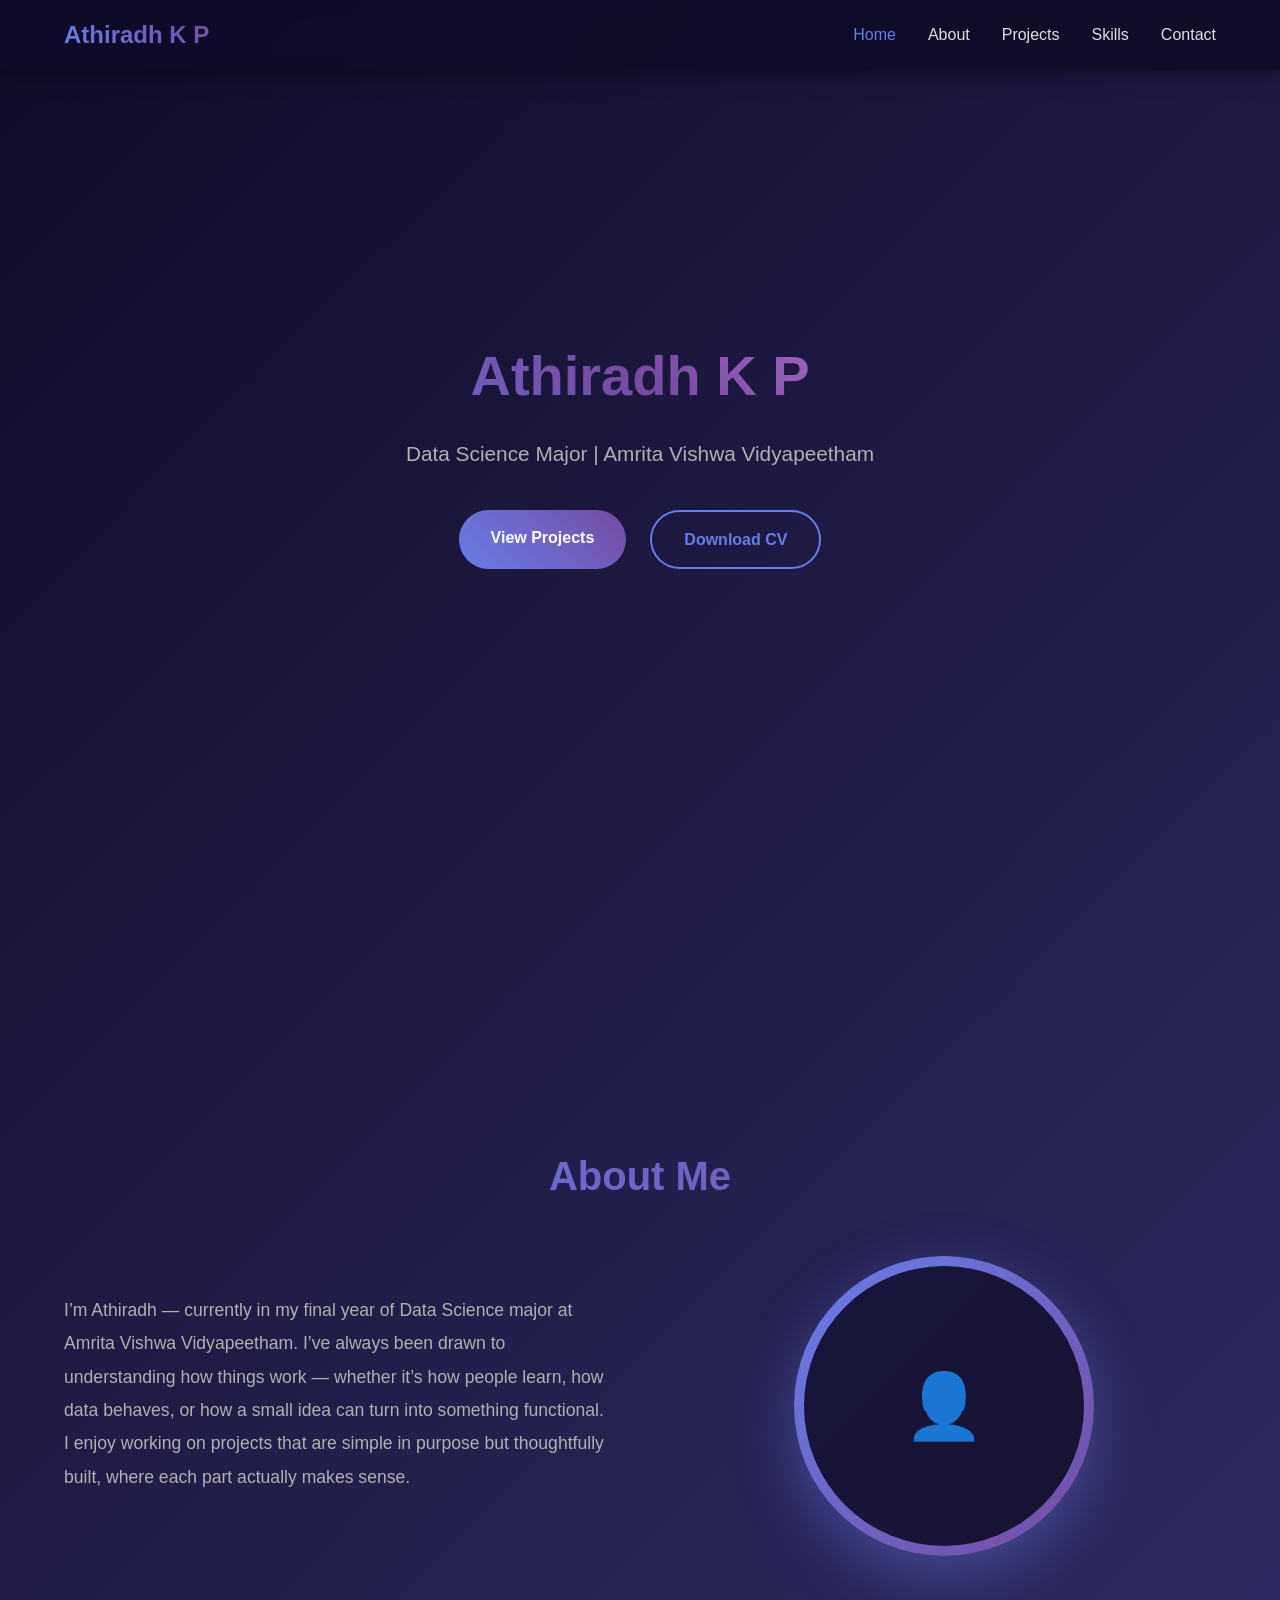
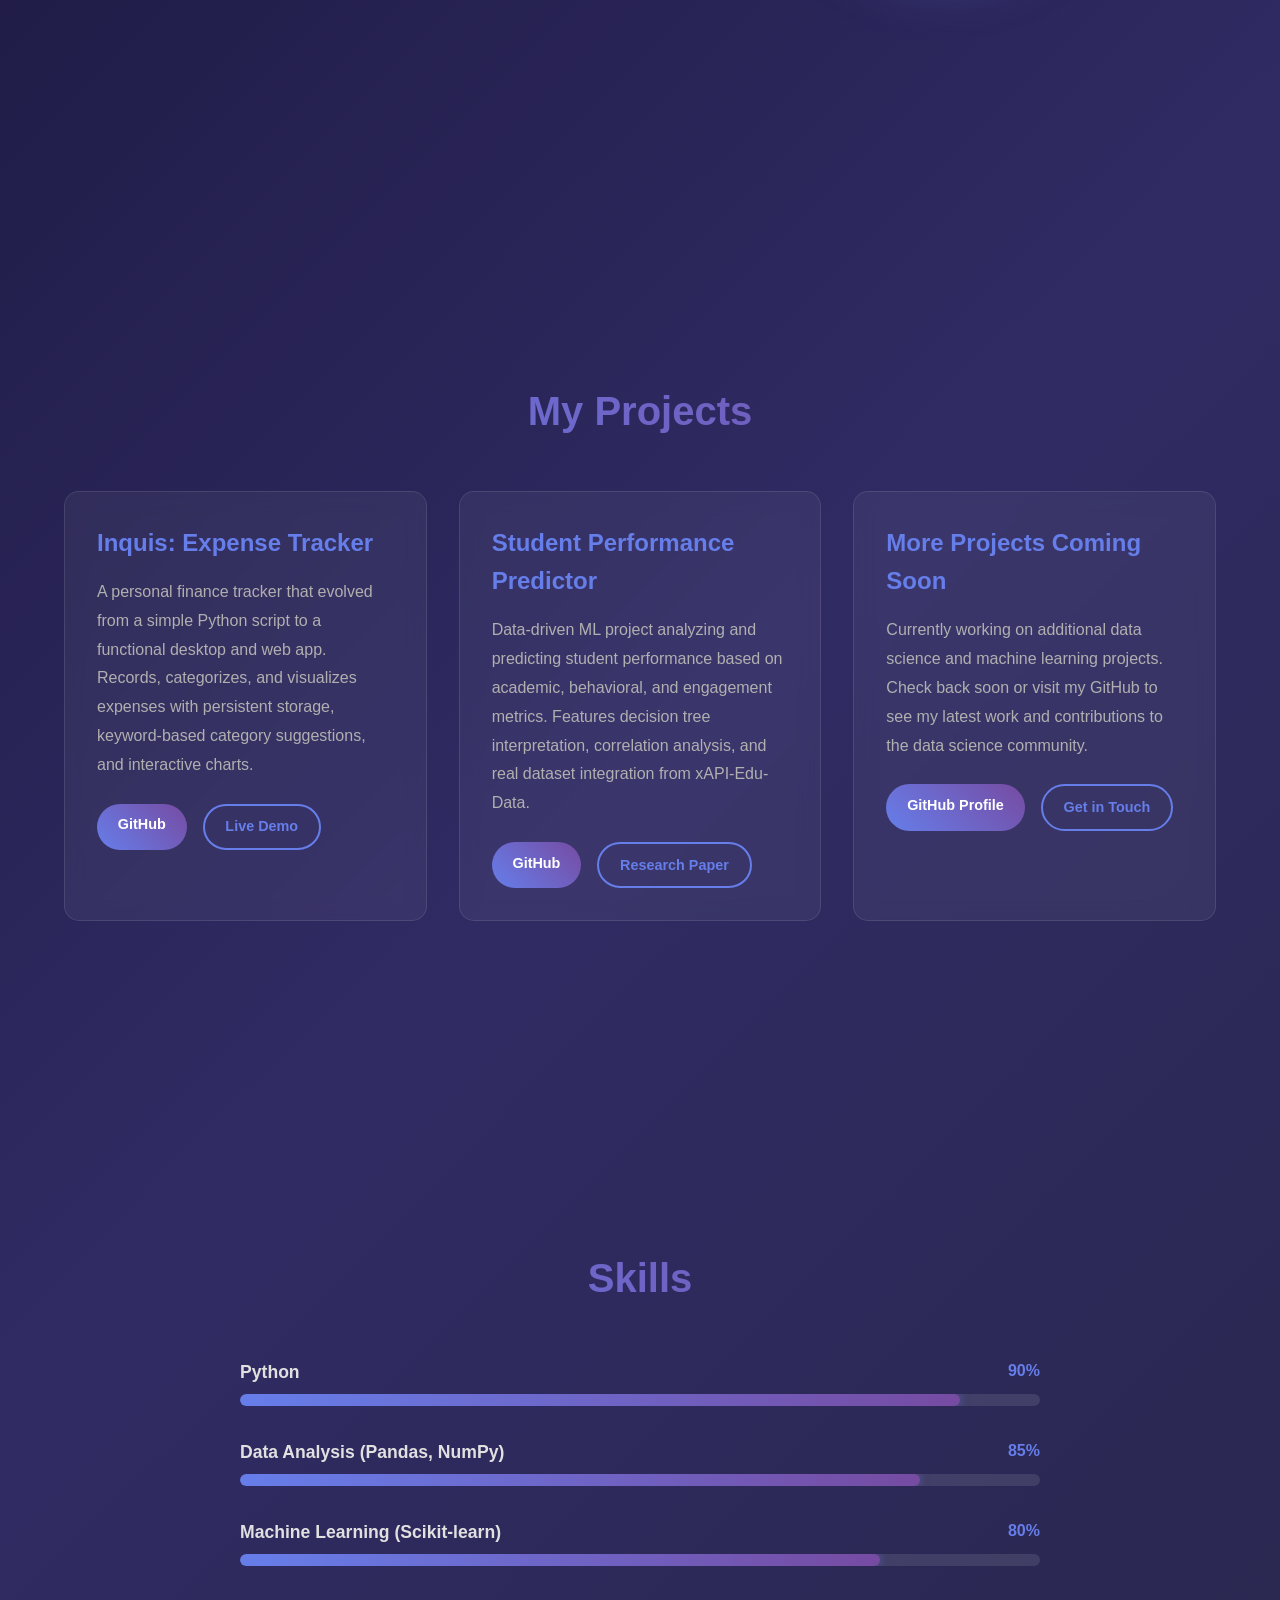
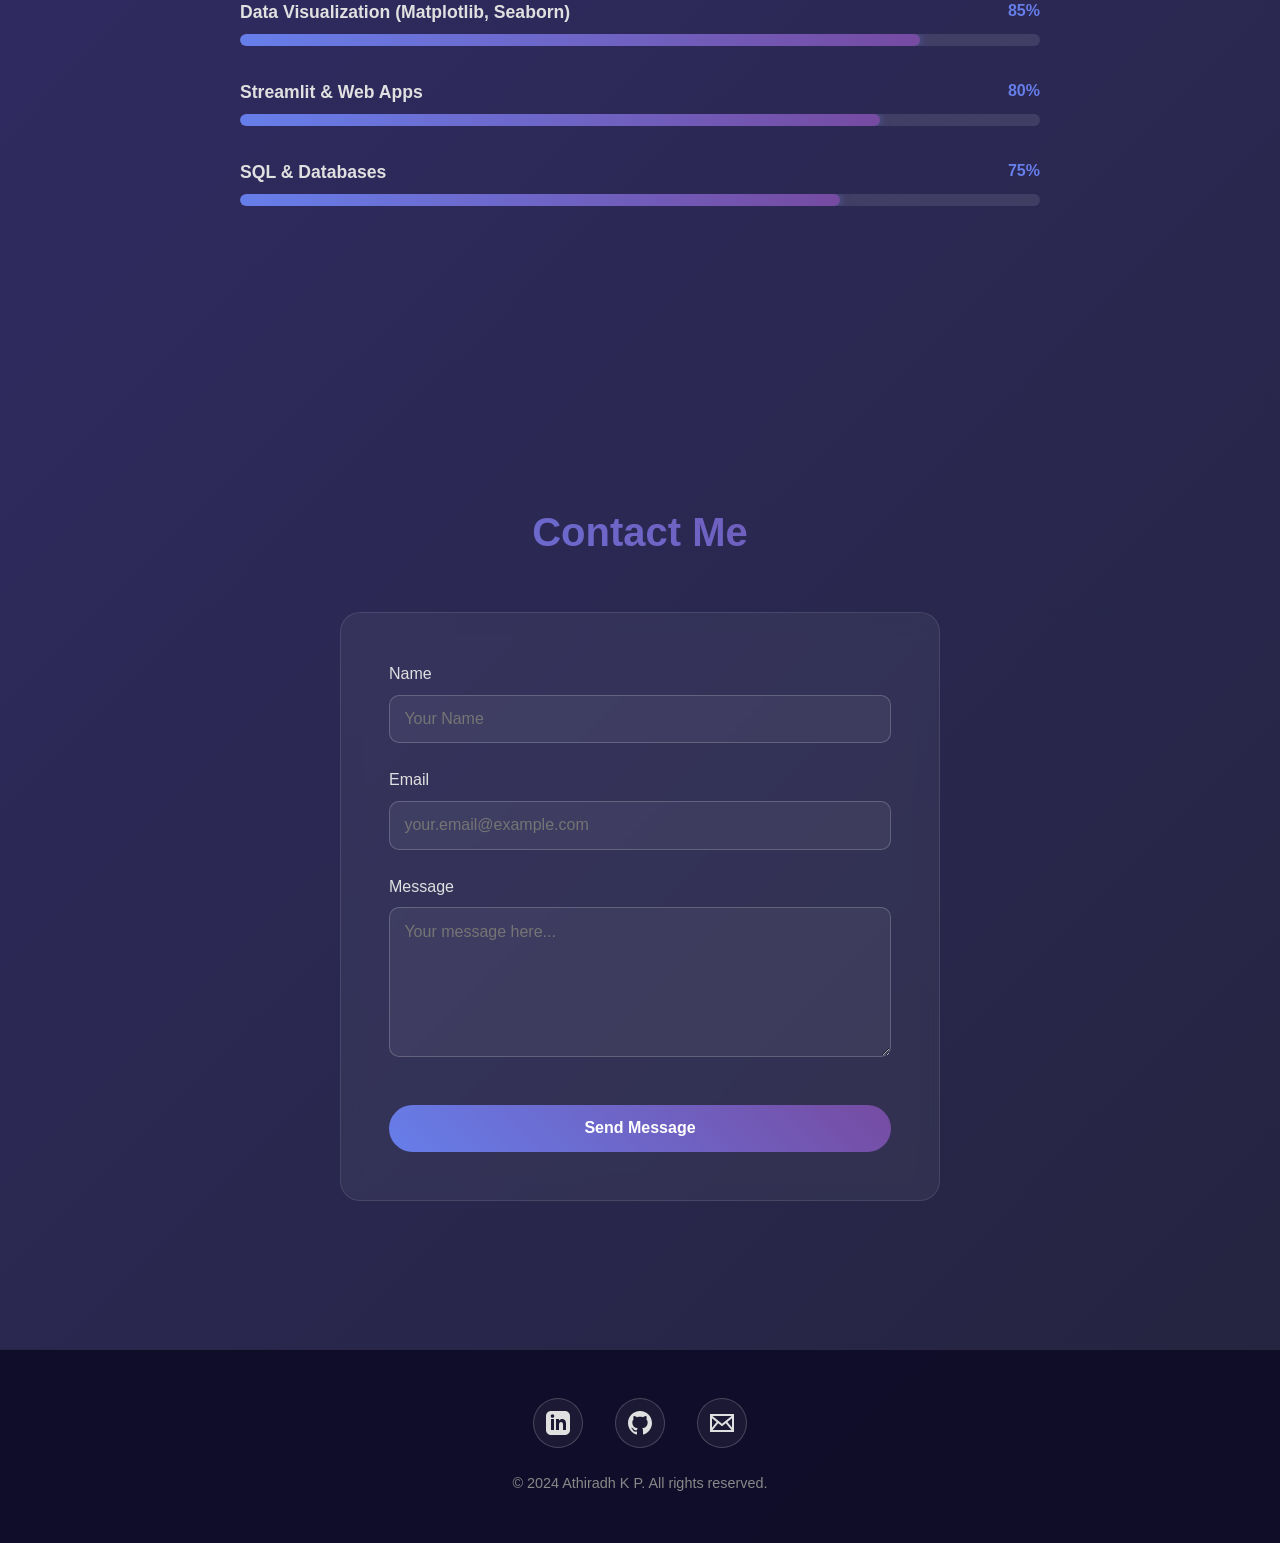
==== index.html @ 759fa2b3 "Personal Portfolio My personal portfolio website — built to showcase my projects, skills, and ongoin" ====
<!DOCTYPE html>
<html lang="en">
<head>
    <meta charset="UTF-8">
    <meta name="viewport" content="width=device-width, initial-scale=1.0">
    <title>Athiradh K P - Data Science Major | Portfolio</title>
    
    <!-- SEO Meta Tags -->
    <meta name="description" content="Portfolio of Athiradh K P -  Data Science major at Amrita Vishwa Vidyapeetham. Explore projects in Machine Learning, Data Analysis, and Python Development.">
    <meta name="keywords" content="Data Science, Machine Learning, Python, BCA, Streamlit, Data Analysis, Portfolio, Student Performance Prediction">
    <meta name="author" content="Athiradh K P">
    
    <!-- Open Graph / Facebook -->
    <meta property="og:type" content="website">
    <meta property="og:url" content="https://athiradhkp04.github.io/">
    <meta property="og:title" content="Athiradh K P - Data Science Major Portfolio">
    <meta property="og:description" content="Data Science major at Amrita Vishwa Vidyapeetham passionate about Machine Learning and Data Analysis.">
    <meta property="og:image" content="https://athiradhkp04.github.io/preview-image.jpg">
    
    <!-- Twitter -->
    <meta property="twitter:card" content="summary_large_image">
    <meta property="twitter:url" content="https://athiradhkp04.github.io/">
    <meta property="twitter:title" content="Athiradh K P - BCA Data Science Student Portfolio">
    <meta property="twitter:description" content="BCA Data Science student at Amrita Vishwa Vidyapeetham passionate about Machine Learning and Data Analysis.">
    <meta property="twitter:image" content="https://athiradhkp04.github.io/preview-image.jpg">
    
    <!-- LinkedIn -->
    <meta property="og:site_name" content="Athiradh K P Portfolio">
    
    <!-- Favicon -->
    <link rel="icon" type="image/png" href="data:image/svg+xml,<svg xmlns='http://www.w3.org/2000/svg' viewBox='0 0 100 100'><text y='.9em' font-size='90'>💼</text></svg>">
    
    <style>
        * {
            margin: 0;
            padding: 0;
            box-sizing: border-box;
        }

        html {
            scroll-behavior: smooth;
        }

        body {
            font-family: 'Segoe UI', Tahoma, Geneva, Verdana, sans-serif;
            background: linear-gradient(135deg, #0f0c29, #302b63, #24243e);
            color: #e0e0e0;
            line-height: 1.6;
        }

        /* Navbar */
        .navbar {
            position: fixed;
            top: 0;
            width: 100%;
            background: rgba(15, 12, 41, 0.95);
            backdrop-filter: blur(10px);
            padding: 1rem 5%;
            z-index: 1000;
            box-shadow: 0 2px 20px rgba(0, 0, 0, 0.5);
        }

        .nav-content {
            max-width: 1200px;
            margin: 0 auto;
            display: flex;
            justify-content: space-between;
            align-items: center;
        }

        .logo {
            font-size: 1.5rem;
            font-weight: bold;
            background: linear-gradient(45deg, #667eea, #764ba2);
            -webkit-background-clip: text;
            -webkit-text-fill-color: transparent;
        }

        .nav-links {
            display: flex;
            list-style: none;
            gap: 2rem;
        }

        .nav-links a {
            color: #e0e0e0;
            text-decoration: none;
            transition: color 0.3s;
            font-weight: 500;
        }

        .nav-links a:hover {
            color: #667eea;
        }

        /* Sections */
        section {
            min-height: 100vh;
            padding: 100px 5%;
            display: flex;
            align-items: center;
            justify-content: center;
        }

        .container {
            max-width: 1200px;
            width: 100%;
        }

        h2 {
            font-size: 2.5rem;
            margin-bottom: 2rem;
            text-align: center;
            background: linear-gradient(45deg, #667eea, #764ba2);
            -webkit-background-clip: text;
            -webkit-text-fill-color: transparent;
        }

        /* Home Section */
        #home {
            text-align: center;
        }

        .hero-content {
            opacity: 0;
            animation: fadeIn 1.5s ease-in forwards;
        }

        @keyframes fadeIn {
            to {
                opacity: 1;
            }
        }

        .hero-content h1 {
            font-size: 3.5rem;
            margin-bottom: 1rem;
            background: linear-gradient(45deg, #667eea, #764ba2, #f093fb);
            -webkit-background-clip: text;
            -webkit-text-fill-color: transparent;
        }

        .hero-tagline {
            font-size: 1.3rem;
            color: #b0b0b0;
            margin-bottom: 2.5rem;
        }

        .hero-buttons {
            display: flex;
            gap: 1.5rem;
            justify-content: center;
            flex-wrap: wrap;
        }

        .btn {
            padding: 0.9rem 2rem;
            border: none;
            border-radius: 50px;
            font-size: 1rem;
            font-weight: 600;
            cursor: pointer;
            transition: all 0.3s ease;
            text-decoration: none;
            display: inline-block;
        }

        .btn-primary {
            background: linear-gradient(45deg, #667eea, #764ba2);
            color: white;
        }

        .btn-primary:hover {
            transform: translateY(-3px);
            box-shadow: 0 10px 25px rgba(102, 126, 234, 0.4);
        }

        .btn-secondary {
            background: transparent;
            color: #667eea;
            border: 2px solid #667eea;
        }

        .btn-secondary:hover {
            background: #667eea;
            color: white;
            transform: translateY(-3px);
            box-shadow: 0 10px 25px rgba(102, 126, 234, 0.3);
        }

        /* Projects Section */
        .projects-grid {
            display: grid;
            grid-template-columns: repeat(auto-fit, minmax(300px, 1fr));
            gap: 2rem;
            margin-top: 3rem;
        }

        .project-card {
            background: rgba(255, 255, 255, 0.05);
            backdrop-filter: blur(10px);
            border-radius: 15px;
            padding: 2rem;
            border: 1px solid rgba(255, 255, 255, 0.1);
            transition: all 0.4s ease;
        }

        .project-card:hover {
            transform: translateY(-10px);
            box-shadow: 0 15px 40px rgba(102, 126, 234, 0.3);
            border-color: rgba(102, 126, 234, 0.5);
        }

        .project-card h3 {
            font-size: 1.5rem;
            margin-bottom: 1rem;
            color: #667eea;
        }

        .project-card p {
            color: #b0b0b0;
            margin-bottom: 1.5rem;
            line-height: 1.8;
        }

        .project-buttons {
            display: flex;
            gap: 1rem;
        }

        .btn-small {
            padding: 0.6rem 1.3rem;
            font-size: 0.9rem;
        }

        /* Skills Section */
        .skills-container {
            max-width: 800px;
            margin: 3rem auto;
        }

        .skill-item {
            margin-bottom: 2rem;
        }

        .skill-header {
            display: flex;
            justify-content: space-between;
            margin-bottom: 0.5rem;
        }

        .skill-name {
            font-size: 1.1rem;
            color: #e0e0e0;
            font-weight: 600;
        }

        .skill-percentage {
            color: #667eea;
            font-weight: 600;
        }

        .skill-bar {
            width: 100%;
            height: 12px;
            background: rgba(255, 255, 255, 0.1);
            border-radius: 10px;
            overflow: hidden;
            position: relative;
        }

        .skill-progress {
            height: 100%;
            background: linear-gradient(90deg, #667eea, #764ba2);
            border-radius: 10px;
            width: 0;
            transition: width 1.5s ease-out;
            box-shadow: 0 0 10px rgba(102, 126, 234, 0.5);
        }

        .skill-item.visible .skill-progress {
            animation: pulse 2s ease-in-out infinite;
        }

        @keyframes pulse {
            0%, 100% {
                box-shadow: 0 0 10px rgba(102, 126, 234, 0.5);
            }
            50% {
                box-shadow: 0 0 20px rgba(102, 126, 234, 0.8);
            }
        }

        /* About Section */
        .about-content {
            display: grid;
            grid-template-columns: 1fr 1fr;
            gap: 4rem;
            align-items: center;
            margin-top: 3rem;
        }

        .about-text {
            text-align: left;
        }

        .about-text p {
            color: #b0b0b0;
            font-size: 1.1rem;
            line-height: 1.9;
            margin-bottom: 1.5rem;
        }

        .about-image {
            display: flex;
            justify-content: center;
            align-items: center;
        }

        .profile-photo {
            width: 300px;
            height: 300px;
            border-radius: 50%;
            background: linear-gradient(135deg, #667eea, #764ba2);
            display: flex;
            align-items: center;
            justify-content: center;
            box-shadow: 0 20px 60px rgba(102, 126, 234, 0.4);
            position: relative;
            overflow: hidden;
        }

        .profile-photo::before {
            content: '';
            position: absolute;
            width: 280px;
            height: 280px;
            border-radius: 50%;
            background: rgba(15, 12, 41, 0.9);
            display: flex;
            align-items: center;
            justify-content: center;
        }

        .profile-placeholder {
            position: relative;
            z-index: 1;
            font-size: 4rem;
            color: #667eea;
        }

        /* Contact Section */
        .contact-form {
            max-width: 600px;
            margin: 3rem auto;
            background: rgba(255, 255, 255, 0.05);
            backdrop-filter: blur(10px);
            padding: 3rem;
            border-radius: 20px;
            border: 1px solid rgba(255, 255, 255, 0.1);
        }

        .form-group {
            margin-bottom: 1.5rem;
        }

        .form-group label {
            display: block;
            margin-bottom: 0.5rem;
            color: #e0e0e0;
            font-weight: 500;
        }

        .form-group input,
        .form-group textarea {
            width: 100%;
            padding: 0.9rem;
            background: rgba(255, 255, 255, 0.05);
            border: 1px solid rgba(255, 255, 255, 0.2);
            border-radius: 10px;
            color: #e0e0e0;
            font-size: 1rem;
            font-family: inherit;
            transition: all 0.3s ease;
        }

        .form-group input:focus,
        .form-group textarea:focus {
            outline: none;
            border-color: #667eea;
            box-shadow: 0 0 15px rgba(102, 126, 234, 0.3);
            background: rgba(255, 255, 255, 0.08);
        }

        .form-group textarea {
            resize: vertical;
            min-height: 150px;
        }

        .submit-btn {
            width: 100%;
            margin-top: 1rem;
        }

        /* Footer */
        footer {
            background: rgba(15, 12, 41, 0.95);
            padding: 3rem 5%;
            text-align: center;
            border-top: 1px solid rgba(255, 255, 255, 0.1);
        }

        .footer-content {
            max-width: 1200px;
            margin: 0 auto;
        }

        .social-links {
            display: flex;
            justify-content: center;
            gap: 2rem;
            margin-bottom: 1.5rem;
        }

        .social-icon {
            width: 50px;
            height: 50px;
            background: rgba(255, 255, 255, 0.05);
            border: 1px solid rgba(255, 255, 255, 0.2);
            border-radius: 50%;
            display: flex;
            align-items: center;
            justify-content: center;
            color: #e0e0e0;
            font-size: 1.5rem;
            text-decoration: none;
            transition: all 0.3s ease;
        }

        .social-icon:hover {
            background: linear-gradient(45deg, #667eea, #764ba2);
            transform: translateY(-5px);
            box-shadow: 0 10px 25px rgba(102, 126, 234, 0.4);
            border-color: transparent;
        }

        .copyright {
            color: #888;
            font-size: 0.9rem;
            margin-top: 1rem;
        }

        /* Responsive */
        @media (max-width: 768px) {
            .nav-links {
                gap: 1rem;
                font-size: 0.9rem;
            }

            h2 {
                font-size: 2rem;
            }

            section {
                padding: 80px 5%;
            }

            .hero-content h1 {
                font-size: 2.5rem;
            }

            .hero-tagline {
                font-size: 1.1rem;
            }

            .hero-buttons {
                gap: 1rem;
            }

            .btn {
                padding: 0.8rem 1.5rem;
                font-size: 0.95rem;
            }

            .projects-grid {
                grid-template-columns: 1fr;
            }

            .about-content {
                grid-template-columns: 1fr;
                gap: 2rem;
            }

            .about-text {
                text-align: center;
            }

            .profile-photo {
                width: 250px;
                height: 250px;
            }

            .profile-photo::before {
                width: 230px;
                height: 230px;
            }

            .profile-placeholder {
                font-size: 3rem;
            }

            .social-links {
                gap: 1.5rem;
            }

            .social-icon {
                width: 45px;
                height: 45px;
                font-size: 1.3rem;
            }
        }
    </style>
</head>
<body>
    <!-- Fixed Navbar -->
    <nav class="navbar">
        <div class="nav-content">
            <div class="logo">Athiradh K P</div>
            <ul class="nav-links">
                <li><a href="#home">Home</a></li>
                <li><a href="#about">About</a></li>
                <li><a href="#projects">Projects</a></li>
                <li><a href="#skills">Skills</a></li>
                <li><a href="#contact">Contact</a></li>
            </ul>
        </div>
    </nav>

    <!-- Home Section -->
    <section id="home">
        <div class="container">
            <div class="hero-content">
                <h1>Athiradh K P</h1>
                <p class="hero-tagline">Data Science Major | Amrita Vishwa Vidyapeetham</p>
                <div class="hero-buttons">
                    <a href="#projects" class="btn btn-primary">View Projects</a>
                    <a href="#" class="btn btn-secondary">Download CV</a>
                </div>
            </div>
        </div>
    </section>

    <!-- About Section -->
    <section id="about">
        <div class="container">
            <h2>About Me</h2>
            <div class="about-content">
                <div class="about-text">
                    <p>
                        I’m Athiradh — currently in my final year of Data Science major at Amrita Vishwa Vidyapeetham. I’ve always been drawn to understanding how things work — whether it’s how people learn, how data behaves, or how a small idea can turn into something functional. I enjoy working on projects that are simple in purpose but thoughtfully built, where each part actually makes sense.                   </p>
 
                </div>
                <div class="about-image">
                    <div class="profile-photo">
                        <div class="profile-placeholder">👤</div>
                    </div>
                </div>
            </div>
        </div>
    </section>

    <!-- Projects Section -->
    <section id="projects">
        <div class="container">
            <h2>My Projects</h2>
            <div class="projects-grid">
                <div class="project-card">
                    <h3>Inquis: Expense Tracker</h3>
                    <p>A personal finance tracker that evolved from a simple Python script to a functional desktop and web app. Records, categorizes, and visualizes expenses with persistent storage, keyword-based category suggestions, and interactive charts.</p>
                    <div class="project-buttons">
                        <a href="https://github.com/Athiradhkp04/Inquis_Expense" target="_blank" class="btn btn-primary btn-small">GitHub</a>
                        <a href="#" class="btn btn-secondary btn-small">Live Demo</a>
                    </div>
                </div>
                <div class="project-card">
                    <h3>Student Performance Predictor</h3>
                    <p>Data-driven ML project analyzing and predicting student performance based on academic, behavioral, and engagement metrics. Features decision tree interpretation, correlation analysis, and real dataset integration from xAPI-Edu-Data.</p>
                    <div class="project-buttons">
                        <a href="https://github.com/Athiradhkp04/student-performance-predictor" target="_blank" class="btn btn-primary btn-small">GitHub</a>
                        <a href="#" class="btn btn-secondary btn-small">Research Paper</a>
                    </div>
                </div>
                <div class="project-card">
                    <h3>More Projects Coming Soon</h3>
                    <p>Currently working on additional data science and machine learning projects. Check back soon or visit my GitHub to see my latest work and contributions to the data science community.</p>
                    <div class="project-buttons">
                        <a href="https://github.com/Athiradhkp04" target="_blank" class="btn btn-primary btn-small">GitHub Profile</a>
                        <a href="#contact" class="btn btn-secondary btn-small">Get in Touch</a>
                    </div>
                </div>
            </div>
        </div>
    </section>

    <!-- Skills Section -->
    <section id="skills">
        <div class="container">
            <h2>Skills</h2>
            <div class="skills-container">
                <div class="skill-item">
                    <div class="skill-header">
                        <span class="skill-name">Python</span>
                        <span class="skill-percentage">90%</span>
                    </div>
                    <div class="skill-bar">
                        <div class="skill-progress" data-progress="90"></div>
                    </div>
                </div>
                <div class="skill-item">
                    <div class="skill-header">
                        <span class="skill-name">Data Analysis (Pandas, NumPy)</span>
                        <span class="skill-percentage">85%</span>
                    </div>
                    <div class="skill-bar">
                        <div class="skill-progress" data-progress="85"></div>
                    </div>
                </div>
                <div class="skill-item">
                    <div class="skill-header">
                        <span class="skill-name">Machine Learning (Scikit-learn)</span>
                        <span class="skill-percentage">80%</span>
                    </div>
                    <div class="skill-bar">
                        <div class="skill-progress" data-progress="80"></div>
                    </div>
                </div>
                <div class="skill-item">
                    <div class="skill-header">
                        <span class="skill-name">Data Visualization (Matplotlib, Seaborn)</span>
                        <span class="skill-percentage">85%</span>
                    </div>
                    <div class="skill-bar">
                        <div class="skill-progress" data-progress="85"></div>
                    </div>
                </div>
                <div class="skill-item">
                    <div class="skill-header">
                        <span class="skill-name">Streamlit & Web Apps</span>
                        <span class="skill-percentage">80%</span>
                    </div>
                    <div class="skill-bar">
                        <div class="skill-progress" data-progress="80"></div>
                    </div>
                </div>
                <div class="skill-item">
                    <div class="skill-header">
                        <span class="skill-name">SQL & Databases</span>
                        <span class="skill-percentage">75%</span>
                    </div>
                    <div class="skill-bar">
                        <div class="skill-progress" data-progress="75"></div>
                    </div>
                </div>
            </div>
        </div>
    </section>

    <!-- Contact Section -->
    <section id="contact">
        <div class="container">
            <h2>Contact Me</h2>
            <form class="contact-form" id="contactForm">
                <div class="form-group">
                    <label for="name">Name</label>
                    <input type="text" id="name" name="name" required placeholder="Your Name">
                </div>
                <div class="form-group">
                    <label for="email">Email</label>
                    <input type="email" id="email" name="email" required placeholder="your.email@example.com">
                </div>
                <div class="form-group">
                    <label for="message">Message</label>
                    <textarea id="message" name="message" required placeholder="Your message here..."></textarea>
                </div>
                <button type="submit" class="btn btn-primary submit-btn">Send Message</button>
            </form>
        </div>
    </section>

    <!-- Footer -->
    <footer>
        <div class="footer-content">
            <div class="social-links">
                <a href="https://linkedin.com/in/athiradhkp04" target="_blank" class="social-icon" title="LinkedIn">
                    <svg width="24" height="24" viewBox="0 0 24 24" fill="currentColor">
                        <path d="M19 0h-14c-2.761 0-5 2.239-5 5v14c0 2.761 2.239 5 5 5h14c2.762 0 5-2.239 5-5v-14c0-2.761-2.238-5-5-5zm-11 19h-3v-11h3v11zm-1.5-12.268c-.966 0-1.75-.79-1.75-1.764s.784-1.764 1.75-1.764 1.75.79 1.75 1.764-.783 1.764-1.75 1.764zm13.5 12.268h-3v-5.604c0-3.368-4-3.113-4 0v5.604h-3v-11h3v1.765c1.396-2.586 7-2.777 7 2.476v6.759z"/>
                    </svg>
                </a>
                <a href="https://github.com/Athiradhkp04" target="_blank" class="social-icon" title="GitHub">
                    <svg width="24" height="24" viewBox="0 0 24 24" fill="currentColor">
                        <path d="M12 0c-6.626 0-12 5.373-12 12 0 5.302 3.438 9.8 8.207 11.387.599.111.793-.261.793-.577v-2.234c-3.338.726-4.033-1.416-4.033-1.416-.546-1.387-1.333-1.756-1.333-1.756-1.089-.745.083-.729.083-.729 1.205.084 1.839 1.237 1.839 1.237 1.07 1.834 2.807 1.304 3.492.997.107-.775.418-1.305.762-1.604-2.665-.305-5.467-1.334-5.467-5.931 0-1.311.469-2.381 1.236-3.221-.124-.303-.535-1.524.117-3.176 0 0 1.008-.322 3.301 1.23.957-.266 1.983-.399 3.003-.404 1.02.005 2.047.138 3.006.404 2.291-1.552 3.297-1.23 3.297-1.23.653 1.653.242 2.874.118 3.176.77.84 1.235 1.911 1.235 3.221 0 4.609-2.807 5.624-5.479 5.921.43.372.823 1.102.823 2.222v3.293c0 .319.192.694.801.576 4.765-1.589 8.199-6.086 8.199-11.386 0-6.627-5.373-12-12-12z"/>
                    </svg>
                </a>
                <a href="mailto:athiradhkp04@gmail.com" class="social-icon" title="Email">
                    <svg width="24" height="24" viewBox="0 0 24 24" fill="currentColor">
                        <path d="M0 3v18h24v-18h-24zm6.623 7.929l-4.623 5.712v-9.458l4.623 3.746zm-4.141-5.929h19.035l-9.517 7.713-9.518-7.713zm5.694 7.188l3.824 3.099 3.83-3.104 5.612 6.817h-18.779l5.513-6.812zm9.208-1.264l4.616-3.741v9.348l-4.616-5.607z"/>
                    </svg>
                </a>
            </div>
            <p class="copyright">© 2024 Athiradh K P. All rights reserved.</p>
        </div>
    </footer>

    <script>
        // Add active state to navbar links
        const sections = document.querySelectorAll('section');
        const navLinks = document.querySelectorAll('.nav-links a');

        window.addEventListener('scroll', () => {
            let current = '';
            sections.forEach(section => {
                const sectionTop = section.offsetTop;
                const sectionHeight = section.clientHeight;
                if (pageYOffset >= sectionTop - 100) {
                    current = section.getAttribute('id');
                }
            });

            navLinks.forEach(link => {
                link.style.color = '#e0e0e0';
                if (link.getAttribute('href').slice(1) === current) {
                    link.style.color = '#667eea';
                }
            });
        });

        // Animate skill bars on scroll
        const skillItems = document.querySelectorAll('.skill-item');
        const animateSkills = () => {
            skillItems.forEach(item => {
                const itemTop = item.getBoundingClientRect().top;
                const windowHeight = window.innerHeight;
                
                if (itemTop < windowHeight - 50) {
                    item.classList.add('visible');
                    const progress = item.querySelector('.skill-progress');
                    const percentage = progress.getAttribute('data-progress');
                    progress.style.width = percentage + '%';
                }
            });
        };

        window.addEventListener('scroll', animateSkills);
        animateSkills(); // Check on load

        // Contact form submission
        document.getElementById('contactForm').addEventListener('submit', function(e) {
            e.preventDefault();
            
            // Get form values
            const name = document.getElementById('name').value;
            const email = document.getElementById('email').value;
            const message = document.getElementById('message').value;
            
            // Show success message
            alert('Message sent! 🎉\n\nThank you for reaching out, ' + name + '! I\'ll get back to you soon.');
            
            // Reset form
            this.reset();
        });
    </script>
</body>
</html>
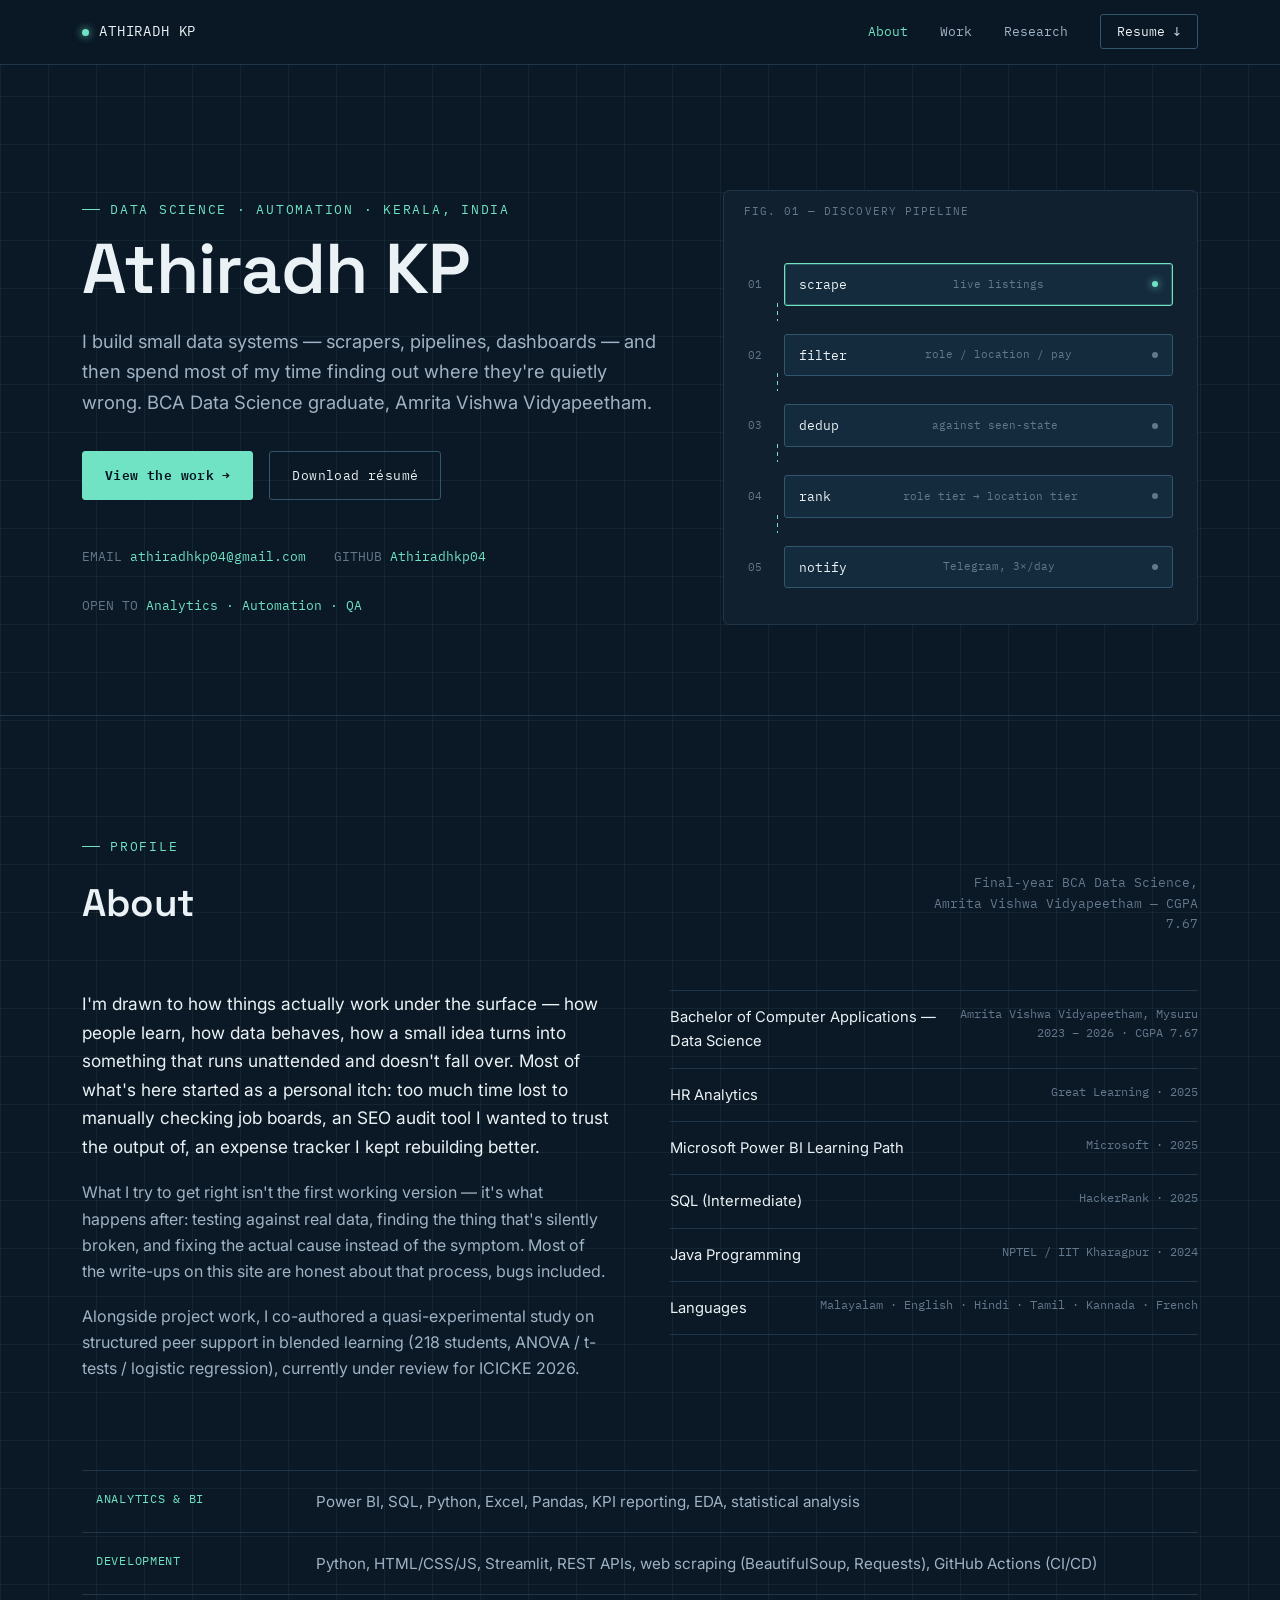
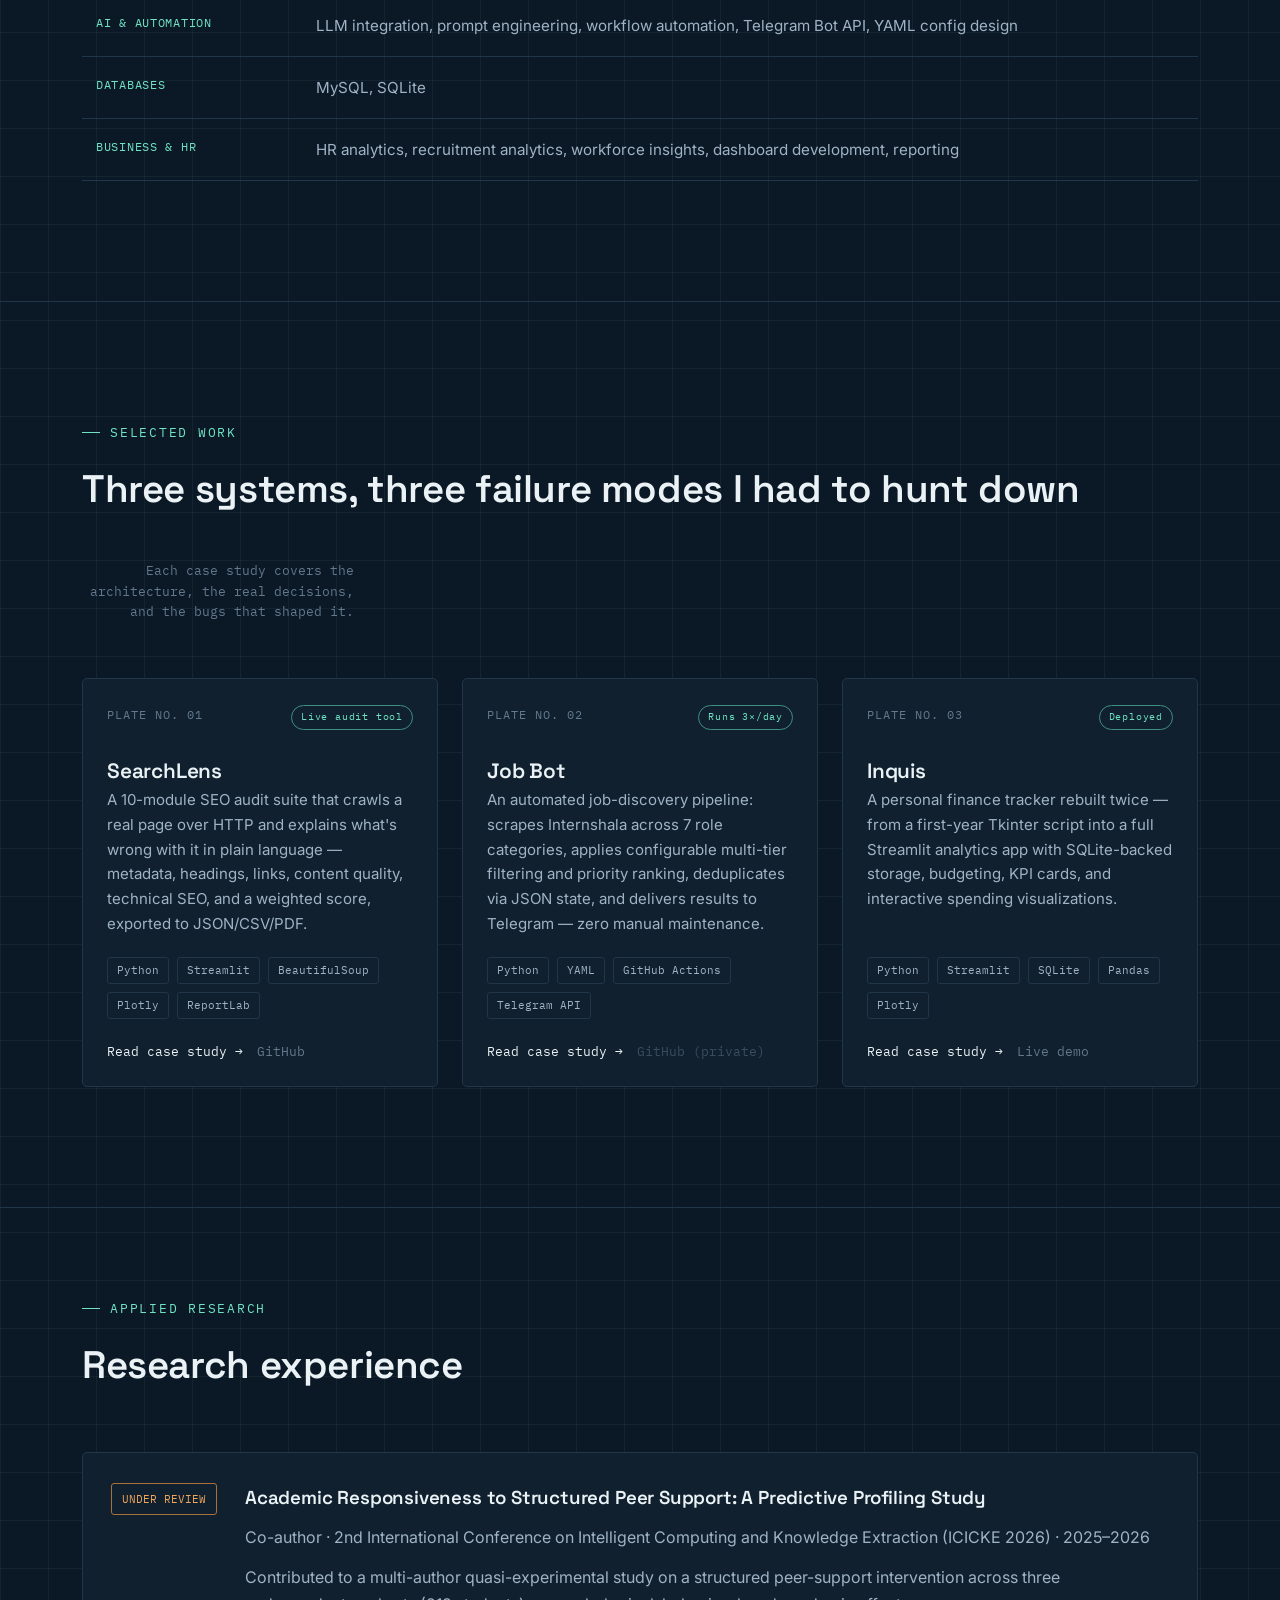
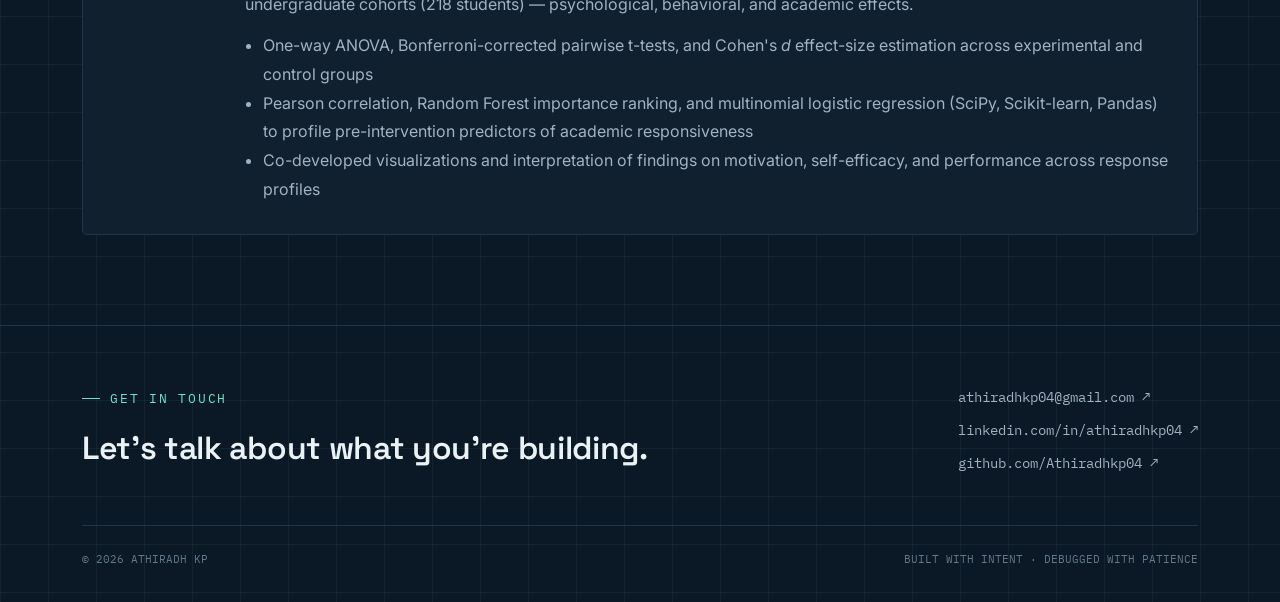
==== commit 73896f6d: "Move site files to repo root for GitHub Pages" ====
--- a/index.html
+++ b/index.html
@@ -1,773 +1,237 @@
-<!DOCTYPE html>
-<html lang="en">
-<head>
-    <meta charset="UTF-8">
-    <meta name="viewport" content="width=device-width, initial-scale=1.0">
-    <title>Athiradh K P - Data Science Major | Portfolio</title>
-    
-    <!-- SEO Meta Tags -->
-    <meta name="description" content="Portfolio of Athiradh K P -  Data Science major at Amrita Vishwa Vidyapeetham. Explore projects in Machine Learning, Data Analysis, and Python Development.">
-    <meta name="keywords" content="Data Science, Machine Learning, Python, BCA, Streamlit, Data Analysis, Portfolio, Student Performance Prediction">
-    <meta name="author" content="Athiradh K P">
-    
-    <!-- Open Graph / Facebook -->
-    <meta property="og:type" content="website">
-    <meta property="og:url" content="https://athiradhkp04.github.io/">
-    <meta property="og:title" content="Athiradh K P - Data Science Major Portfolio">
-    <meta property="og:description" content="Data Science major at Amrita Vishwa Vidyapeetham passionate about Machine Learning and Data Analysis.">
-    <meta property="og:image" content="https://athiradhkp04.github.io/preview-image.jpg">
-    
-    <!-- Twitter -->
-    <meta property="twitter:card" content="summary_large_image">
-    <meta property="twitter:url" content="https://athiradhkp04.github.io/">
-    <meta property="twitter:title" content="Athiradh K P - BCA Data Science Student Portfolio">
-    <meta property="twitter:description" content="BCA Data Science student at Amrita Vishwa Vidyapeetham passionate about Machine Learning and Data Analysis.">
-    <meta property="twitter:image" content="https://athiradhkp04.github.io/preview-image.jpg">
-    
-    <!-- LinkedIn -->
-    <meta property="og:site_name" content="Athiradh K P Portfolio">
-    
-    <!-- Favicon -->
-    <link rel="icon" type="image/png" href="data:image/svg+xml,<svg xmlns='http://www.w3.org/2000/svg' viewBox='0 0 100 100'><text y='.9em' font-size='90'>💼</text></svg>">
-    
-    <style>
-        * {
-            margin: 0;
-            padding: 0;
-            box-sizing: border-box;
-        }
-
-        html {
-            scroll-behavior: smooth;
-        }
-
-        body {
-            font-family: 'Segoe UI', Tahoma, Geneva, Verdana, sans-serif;
-            background: linear-gradient(135deg, #0f0c29, #302b63, #24243e);
-            color: #e0e0e0;
-            line-height: 1.6;
-        }
-
-        /* Navbar */
-        .navbar {
-            position: fixed;
-            top: 0;
-            width: 100%;
-            background: rgba(15, 12, 41, 0.95);
-            backdrop-filter: blur(10px);
-            padding: 1rem 5%;
-            z-index: 1000;
-            box-shadow: 0 2px 20px rgba(0, 0, 0, 0.5);
-        }
-
-        .nav-content {
-            max-width: 1200px;
-            margin: 0 auto;
-            display: flex;
-            justify-content: space-between;
-            align-items: center;
-        }
-
-        .logo {
-            font-size: 1.5rem;
-            font-weight: bold;
-            background: linear-gradient(45deg, #667eea, #764ba2);
-            -webkit-background-clip: text;
-            -webkit-text-fill-color: transparent;
-        }
-
-        .nav-links {
-            display: flex;
-            list-style: none;
-            gap: 2rem;
-        }
-
-        .nav-links a {
-            color: #e0e0e0;
-            text-decoration: none;
-            transition: color 0.3s;
-            font-weight: 500;
-        }
-
-        .nav-links a:hover {
-            color: #667eea;
-        }
-
-        /* Sections */
-        section {
-            min-height: 100vh;
-            padding: 100px 5%;
-            display: flex;
-            align-items: center;
-            justify-content: center;
-        }
-
-        .container {
-            max-width: 1200px;
-            width: 100%;
-        }
-
-        h2 {
-            font-size: 2.5rem;
-            margin-bottom: 2rem;
-            text-align: center;
-            background: linear-gradient(45deg, #667eea, #764ba2);
-            -webkit-background-clip: text;
-            -webkit-text-fill-color: transparent;
-        }
-
-        /* Home Section */
-        #home {
-            text-align: center;
-        }
-
-        .hero-content {
-            opacity: 0;
-            animation: fadeIn 1.5s ease-in forwards;
-        }
-
-        @keyframes fadeIn {
-            to {
-                opacity: 1;
-            }
-        }
-
-        .hero-content h1 {
-            font-size: 3.5rem;
-            margin-bottom: 1rem;
-            background: linear-gradient(45deg, #667eea, #764ba2, #f093fb);
-            -webkit-background-clip: text;
-            -webkit-text-fill-color: transparent;
-        }
-
-        .hero-tagline {
-            font-size: 1.3rem;
-            color: #b0b0b0;
-            margin-bottom: 2.5rem;
-        }
-
-        .hero-buttons {
-            display: flex;
-            gap: 1.5rem;
-            justify-content: center;
-            flex-wrap: wrap;
-        }
-
-        .btn {
-            padding: 0.9rem 2rem;
-            border: none;
-            border-radius: 50px;
-            font-size: 1rem;
-            font-weight: 600;
-            cursor: pointer;
-            transition: all 0.3s ease;
-            text-decoration: none;
-            display: inline-block;
-        }
-
-        .btn-primary {
-            background: linear-gradient(45deg, #667eea, #764ba2);
-            color: white;
-        }
-
-        .btn-primary:hover {
-            transform: translateY(-3px);
-            box-shadow: 0 10px 25px rgba(102, 126, 234, 0.4);
-        }
-
-        .btn-secondary {
-            background: transparent;
-            color: #667eea;
-            border: 2px solid #667eea;
-        }
-
-        .btn-secondary:hover {
-            background: #667eea;
-            color: white;
-            transform: translateY(-3px);
-            box-shadow: 0 10px 25px rgba(102, 126, 234, 0.3);
-        }
-
-        /* Projects Section */
-        .projects-grid {
-            display: grid;
-            grid-template-columns: repeat(auto-fit, minmax(300px, 1fr));
-            gap: 2rem;
-            margin-top: 3rem;
-        }
-
-        .project-card {
-            background: rgba(255, 255, 255, 0.05);
-            backdrop-filter: blur(10px);
-            border-radius: 15px;
-            padding: 2rem;
-            border: 1px solid rgba(255, 255, 255, 0.1);
-            transition: all 0.4s ease;
-        }
-
-        .project-card:hover {
-            transform: translateY(-10px);
-            box-shadow: 0 15px 40px rgba(102, 126, 234, 0.3);
-            border-color: rgba(102, 126, 234, 0.5);
-        }
-
-        .project-card h3 {
-            font-size: 1.5rem;
-            margin-bottom: 1rem;
-            color: #667eea;
-        }
-
-        .project-card p {
-            color: #b0b0b0;
-            margin-bottom: 1.5rem;
-            line-height: 1.8;
-        }
-
-        .project-buttons {
-            display: flex;
-            gap: 1rem;
-        }
-
-        .btn-small {
-            padding: 0.6rem 1.3rem;
-            font-size: 0.9rem;
-        }
-
-        /* Skills Section */
-        .skills-container {
-            max-width: 800px;
-            margin: 3rem auto;
-        }
-
-        .skill-item {
-            margin-bottom: 2rem;
-        }
-
-        .skill-header {
-            display: flex;
-            justify-content: space-between;
-            margin-bottom: 0.5rem;
-        }
-
-        .skill-name {
-            font-size: 1.1rem;
-            color: #e0e0e0;
-            font-weight: 600;
-        }
-
-        .skill-percentage {
-            color: #667eea;
-            font-weight: 600;
-        }
-
-        .skill-bar {
-            width: 100%;
-            height: 12px;
-            background: rgba(255, 255, 255, 0.1);
-            border-radius: 10px;
-            overflow: hidden;
-            position: relative;
-        }
-
-        .skill-progress {
-            height: 100%;
-            background: linear-gradient(90deg, #667eea, #764ba2);
-            border-radius: 10px;
-            width: 0;
-            transition: width 1.5s ease-out;
-            box-shadow: 0 0 10px rgba(102, 126, 234, 0.5);
-        }
-
-        .skill-item.visible .skill-progress {
-            animation: pulse 2s ease-in-out infinite;
-        }
-
-        @keyframes pulse {
-            0%, 100% {
-                box-shadow: 0 0 10px rgba(102, 126, 234, 0.5);
-            }
-            50% {
-                box-shadow: 0 0 20px rgba(102, 126, 234, 0.8);
-            }
-        }
-
-        /* About Section */
-        .about-content {
-            display: grid;
-            grid-template-columns: 1fr 1fr;
-            gap: 4rem;
-            align-items: center;
-            margin-top: 3rem;
-        }
-
-        .about-text {
-            text-align: left;
-        }
-
-        .about-text p {
-            color: #b0b0b0;
-            font-size: 1.1rem;
-            line-height: 1.9;
-            margin-bottom: 1.5rem;
-        }
-
-        .about-image {
-            display: flex;
-            justify-content: center;
-            align-items: center;
-        }
-
-        .profile-photo {
-            width: 300px;
-            height: 300px;
-            border-radius: 50%;
-            background: linear-gradient(135deg, #667eea, #764ba2);
-            display: flex;
-            align-items: center;
-            justify-content: center;
-            box-shadow: 0 20px 60px rgba(102, 126, 234, 0.4);
-            position: relative;
-            overflow: hidden;
-        }
-
-        .profile-photo::before {
-            content: '';
-            position: absolute;
-            width: 280px;
-            height: 280px;
-            border-radius: 50%;
-            background: rgba(15, 12, 41, 0.9);
-            display: flex;
-            align-items: center;
-            justify-content: center;
-        }
-
-        .profile-placeholder {
-            position: relative;
-            z-index: 1;
-            font-size: 4rem;
-            color: #667eea;
-        }
-
-        /* Contact Section */
-        .contact-form {
-            max-width: 600px;
-            margin: 3rem auto;
-            background: rgba(255, 255, 255, 0.05);
-            backdrop-filter: blur(10px);
-            padding: 3rem;
-            border-radius: 20px;
-            border: 1px solid rgba(255, 255, 255, 0.1);
-        }
-
-        .form-group {
-            margin-bottom: 1.5rem;
-        }
-
-        .form-group label {
-            display: block;
-            margin-bottom: 0.5rem;
-            color: #e0e0e0;
-            font-weight: 500;
-        }
-
-        .form-group input,
-        .form-group textarea {
-            width: 100%;
-            padding: 0.9rem;
-            background: rgba(255, 255, 255, 0.05);
-            border: 1px solid rgba(255, 255, 255, 0.2);
-            border-radius: 10px;
-            color: #e0e0e0;
-            font-size: 1rem;
-            font-family: inherit;
-            transition: all 0.3s ease;
-        }
-
-        .form-group input:focus,
-        .form-group textarea:focus {
-            outline: none;
-            border-color: #667eea;
-            box-shadow: 0 0 15px rgba(102, 126, 234, 0.3);
-            background: rgba(255, 255, 255, 0.08);
-        }
-
-        .form-group textarea {
-            resize: vertical;
-            min-height: 150px;
-        }
-
-        .submit-btn {
-            width: 100%;
-            margin-top: 1rem;
-        }
-
-        /* Footer */
-        footer {
-            background: rgba(15, 12, 41, 0.95);
-            padding: 3rem 5%;
-            text-align: center;
-            border-top: 1px solid rgba(255, 255, 255, 0.1);
-        }
-
-        .footer-content {
-            max-width: 1200px;
-            margin: 0 auto;
-        }
-
-        .social-links {
-            display: flex;
-            justify-content: center;
-            gap: 2rem;
-            margin-bottom: 1.5rem;
-        }
-
-        .social-icon {
-            width: 50px;
-            height: 50px;
-            background: rgba(255, 255, 255, 0.05);
-            border: 1px solid rgba(255, 255, 255, 0.2);
-            border-radius: 50%;
-            display: flex;
-            align-items: center;
-            justify-content: center;
-            color: #e0e0e0;
-            font-size: 1.5rem;
-            text-decoration: none;
-            transition: all 0.3s ease;
-        }
-
-        .social-icon:hover {
-            background: linear-gradient(45deg, #667eea, #764ba2);
-            transform: translateY(-5px);
-            box-shadow: 0 10px 25px rgba(102, 126, 234, 0.4);
-            border-color: transparent;
-        }
-
-        .copyright {
-            color: #888;
-            font-size: 0.9rem;
-            margin-top: 1rem;
-        }
-
-        /* Responsive */
-        @media (max-width: 768px) {
-            .nav-links {
-                gap: 1rem;
-                font-size: 0.9rem;
-            }
-
-            h2 {
-                font-size: 2rem;
-            }
-
-            section {
-                padding: 80px 5%;
-            }
-
-            .hero-content h1 {
-                font-size: 2.5rem;
-            }
-
-            .hero-tagline {
-                font-size: 1.1rem;
-            }
-
-            .hero-buttons {
-                gap: 1rem;
-            }
-
-            .btn {
-                padding: 0.8rem 1.5rem;
-                font-size: 0.95rem;
-            }
-
-            .projects-grid {
-                grid-template-columns: 1fr;
-            }
-
-            .about-content {
-                grid-template-columns: 1fr;
-                gap: 2rem;
-            }
-
-            .about-text {
-                text-align: center;
-            }
-
-            .profile-photo {
-                width: 250px;
-                height: 250px;
-            }
-
-            .profile-photo::before {
-                width: 230px;
-                height: 230px;
-            }
-
-            .profile-placeholder {
-                font-size: 3rem;
-            }
-
-            .social-links {
-                gap: 1.5rem;
-            }
-
-            .social-icon {
-                width: 45px;
-                height: 45px;
-                font-size: 1.3rem;
-            }
-        }
-    </style>
-</head>
-<body>
-    <!-- Fixed Navbar -->
-    <nav class="navbar">
-        <div class="nav-content">
-            <div class="logo">Athiradh K P</div>
-            <ul class="nav-links">
-                <li><a href="#home">Home</a></li>
-                <li><a href="#about">About</a></li>
-                <li><a href="#projects">Projects</a></li>
-                <li><a href="#skills">Skills</a></li>
-                <li><a href="#contact">Contact</a></li>
-            </ul>
-        </div>
-    </nav>
-
-    <!-- Home Section -->
-    <section id="home">
-        <div class="container">
-            <div class="hero-content">
-                <h1>Athiradh K P</h1>
-                <p class="hero-tagline">Data Science Major | Amrita Vishwa Vidyapeetham</p>
-                <div class="hero-buttons">
-                    <a href="#projects" class="btn btn-primary">View Projects</a>
-                    <a href="#" class="btn btn-secondary">Download CV</a>
-                </div>
-            </div>
-        </div>
-    </section>
-
-    <!-- About Section -->
-    <section id="about">
-        <div class="container">
-            <h2>About Me</h2>
-            <div class="about-content">
-                <div class="about-text">
-                    <p>
-                        I’m Athiradh — currently in my final year of Data Science major at Amrita Vishwa Vidyapeetham. I’ve always been drawn to understanding how things work — whether it’s how people learn, how data behaves, or how a small idea can turn into something functional. I enjoy working on projects that are simple in purpose but thoughtfully built, where each part actually makes sense.                   </p>
- 
-                </div>
-                <div class="about-image">
-                    <div class="profile-photo">
-                        <div class="profile-placeholder">👤</div>
-                    </div>
-                </div>
-            </div>
-        </div>
-    </section>
-
-    <!-- Projects Section -->
-    <section id="projects">
-        <div class="container">
-            <h2>My Projects</h2>
-            <div class="projects-grid">
-                <div class="project-card">
-                    <h3>Inquis: Expense Tracker</h3>
-                    <p>A personal finance tracker that evolved from a simple Python script to a functional desktop and web app. Records, categorizes, and visualizes expenses with persistent storage, keyword-based category suggestions, and interactive charts.</p>
-                    <div class="project-buttons">
-                        <a href="https://github.com/Athiradhkp04/Inquis_Expense" target="_blank" class="btn btn-primary btn-small">GitHub</a>
-                        <a href="#" class="btn btn-secondary btn-small">Live Demo</a>
-                    </div>
-                </div>
-                <div class="project-card">
-                    <h3>Student Performance Predictor</h3>
-                    <p>Data-driven ML project analyzing and predicting student performance based on academic, behavioral, and engagement metrics. Features decision tree interpretation, correlation analysis, and real dataset integration from xAPI-Edu-Data.</p>
-                    <div class="project-buttons">
-                        <a href="https://github.com/Athiradhkp04/student-performance-predictor" target="_blank" class="btn btn-primary btn-small">GitHub</a>
-                        <a href="#" class="btn btn-secondary btn-small">Research Paper</a>
-                    </div>
-                </div>
-                <div class="project-card">
-                    <h3>More Projects Coming Soon</h3>
-                    <p>Currently working on additional data science and machine learning projects. Check back soon or visit my GitHub to see my latest work and contributions to the data science community.</p>
-                    <div class="project-buttons">
-                        <a href="https://github.com/Athiradhkp04" target="_blank" class="btn btn-primary btn-small">GitHub Profile</a>
-                        <a href="#contact" class="btn btn-secondary btn-small">Get in Touch</a>
-                    </div>
-                </div>
-            </div>
-        </div>
-    </section>
-
-    <!-- Skills Section -->
-    <section id="skills">
-        <div class="container">
-            <h2>Skills</h2>
-            <div class="skills-container">
-                <div class="skill-item">
-                    <div class="skill-header">
-                        <span class="skill-name">Python</span>
-                        <span class="skill-percentage">90%</span>
-                    </div>
-                    <div class="skill-bar">
-                        <div class="skill-progress" data-progress="90"></div>
-                    </div>
-                </div>
-                <div class="skill-item">
-                    <div class="skill-header">
-                        <span class="skill-name">Data Analysis (Pandas, NumPy)</span>
-                        <span class="skill-percentage">85%</span>
-                    </div>
-                    <div class="skill-bar">
-                        <div class="skill-progress" data-progress="85"></div>
-                    </div>
-                </div>
-                <div class="skill-item">
-                    <div class="skill-header">
-                        <span class="skill-name">Machine Learning (Scikit-learn)</span>
-                        <span class="skill-percentage">80%</span>
-                    </div>
-                    <div class="skill-bar">
-                        <div class="skill-progress" data-progress="80"></div>
-                    </div>
-                </div>
-                <div class="skill-item">
-                    <div class="skill-header">
-                        <span class="skill-name">Data Visualization (Matplotlib, Seaborn)</span>
-                        <span class="skill-percentage">85%</span>
-                    </div>
-                    <div class="skill-bar">
-                        <div class="skill-progress" data-progress="85"></div>
-                    </div>
-                </div>
-                <div class="skill-item">
-                    <div class="skill-header">
-                        <span class="skill-name">Streamlit & Web Apps</span>
-                        <span class="skill-percentage">80%</span>
-                    </div>
-                    <div class="skill-bar">
-                        <div class="skill-progress" data-progress="80"></div>
-                    </div>
-                </div>
-                <div class="skill-item">
-                    <div class="skill-header">
-                        <span class="skill-name">SQL & Databases</span>
-                        <span class="skill-percentage">75%</span>
-                    </div>
-                    <div class="skill-bar">
-                        <div class="skill-progress" data-progress="75"></div>
-                    </div>
-                </div>
-            </div>
-        </div>
-    </section>
-
-    <!-- Contact Section -->
-    <section id="contact">
-        <div class="container">
-            <h2>Contact Me</h2>
-            <form class="contact-form" id="contactForm">
-                <div class="form-group">
-                    <label for="name">Name</label>
-                    <input type="text" id="name" name="name" required placeholder="Your Name">
-                </div>
-                <div class="form-group">
-                    <label for="email">Email</label>
-                    <input type="email" id="email" name="email" required placeholder="your.email@example.com">
-                </div>
-                <div class="form-group">
-                    <label for="message">Message</label>
-                    <textarea id="message" name="message" required placeholder="Your message here..."></textarea>
-                </div>
-                <button type="submit" class="btn btn-primary submit-btn">Send Message</button>
-            </form>
-        </div>
-    </section>
-
-    <!-- Footer -->
-    <footer>
-        <div class="footer-content">
-            <div class="social-links">
-                <a href="https://linkedin.com/in/athiradhkp04" target="_blank" class="social-icon" title="LinkedIn">
-                    <svg width="24" height="24" viewBox="0 0 24 24" fill="currentColor">
-                        <path d="M19 0h-14c-2.761 0-5 2.239-5 5v14c0 2.761 2.239 5 5 5h14c2.762 0 5-2.239 5-5v-14c0-2.761-2.238-5-5-5zm-11 19h-3v-11h3v11zm-1.5-12.268c-.966 0-1.75-.79-1.75-1.764s.784-1.764 1.75-1.764 1.75.79 1.75 1.764-.783 1.764-1.75 1.764zm13.5 12.268h-3v-5.604c0-3.368-4-3.113-4 0v5.604h-3v-11h3v1.765c1.396-2.586 7-2.777 7 2.476v6.759z"/>
-                    </svg>
-                </a>
-                <a href="https://github.com/Athiradhkp04" target="_blank" class="social-icon" title="GitHub">
-                    <svg width="24" height="24" viewBox="0 0 24 24" fill="currentColor">
-                        <path d="M12 0c-6.626 0-12 5.373-12 12 0 5.302 3.438 9.8 8.207 11.387.599.111.793-.261.793-.577v-2.234c-3.338.726-4.033-1.416-4.033-1.416-.546-1.387-1.333-1.756-1.333-1.756-1.089-.745.083-.729.083-.729 1.205.084 1.839 1.237 1.839 1.237 1.07 1.834 2.807 1.304 3.492.997.107-.775.418-1.305.762-1.604-2.665-.305-5.467-1.334-5.467-5.931 0-1.311.469-2.381 1.236-3.221-.124-.303-.535-1.524.117-3.176 0 0 1.008-.322 3.301 1.23.957-.266 1.983-.399 3.003-.404 1.02.005 2.047.138 3.006.404 2.291-1.552 3.297-1.23 3.297-1.23.653 1.653.242 2.874.118 3.176.77.84 1.235 1.911 1.235 3.221 0 4.609-2.807 5.624-5.479 5.921.43.372.823 1.102.823 2.222v3.293c0 .319.192.694.801.576 4.765-1.589 8.199-6.086 8.199-11.386 0-6.627-5.373-12-12-12z"/>
-                    </svg>
-                </a>
-                <a href="mailto:athiradhkp04@gmail.com" class="social-icon" title="Email">
-                    <svg width="24" height="24" viewBox="0 0 24 24" fill="currentColor">
-                        <path d="M0 3v18h24v-18h-24zm6.623 7.929l-4.623 5.712v-9.458l4.623 3.746zm-4.141-5.929h19.035l-9.517 7.713-9.518-7.713zm5.694 7.188l3.824 3.099 3.83-3.104 5.612 6.817h-18.779l5.513-6.812zm9.208-1.264l4.616-3.741v9.348l-4.616-5.607z"/>
-                    </svg>
-                </a>
-            </div>
-            <p class="copyright">© 2024 Athiradh K P. All rights reserved.</p>
-        </div>
-    </footer>
-
-    <script>
-        // Add active state to navbar links
-        const sections = document.querySelectorAll('section');
-        const navLinks = document.querySelectorAll('.nav-links a');
-
-        window.addEventListener('scroll', () => {
-            let current = '';
-            sections.forEach(section => {
-                const sectionTop = section.offsetTop;
-                const sectionHeight = section.clientHeight;
-                if (pageYOffset >= sectionTop - 100) {
-                    current = section.getAttribute('id');
-                }
-            });
-
-            navLinks.forEach(link => {
-                link.style.color = '#e0e0e0';
-                if (link.getAttribute('href').slice(1) === current) {
-                    link.style.color = '#667eea';
-                }
-            });
-        });
-
-        // Animate skill bars on scroll
-        const skillItems = document.querySelectorAll('.skill-item');
-        const animateSkills = () => {
-            skillItems.forEach(item => {
-                const itemTop = item.getBoundingClientRect().top;
-                const windowHeight = window.innerHeight;
-                
-                if (itemTop < windowHeight - 50) {
-                    item.classList.add('visible');
-                    const progress = item.querySelector('.skill-progress');
-                    const percentage = progress.getAttribute('data-progress');
-                    progress.style.width = percentage + '%';
-                }
-            });
-        };
-
-        window.addEventListener('scroll', animateSkills);
-        animateSkills(); // Check on load
-
-        // Contact form submission
-        document.getElementById('contactForm').addEventListener('submit', function(e) {
-            e.preventDefault();
-            
-            // Get form values
-            const name = document.getElementById('name').value;
-            const email = document.getElementById('email').value;
-            const message = document.getElementById('message').value;
-            
-            // Show success message
-            alert('Message sent! 🎉\n\nThank you for reaching out, ' + name + '! I\'ll get back to you soon.');
-            
-            // Reset form
-            this.reset();
-        });
-    </script>
-</body>
-</html>+<!DOCTYPE html>
+<html lang="en">
+<head>
+<meta charset="UTF-8">
+<meta name="viewport" content="width=device-width, initial-scale=1.0">
+<title>Athiradh KP — Data &amp; Automation Builder</title>
+<meta name="description" content="Portfolio of Athiradh KP — BCA Data Science graduate building analytics tools, automation pipelines, and applied research. Python, SQL, Streamlit, GitHub Actions.">
+<link rel="icon" href="data:image/svg+xml,<svg xmlns='http://www.w3.org/2000/svg' viewBox='0 0 100 100'><text y='.9em' font-size='90'>🗺️</text></svg>">
+<link rel="preconnect" href="https://fonts.googleapis.com">
+<link rel="preconnect" href="https://fonts.gstatic.com" crossorigin>
+<link href="https://fonts.googleapis.com/css2?family=Space+Grotesk:wght@500;600;700&family=IBM+Plex+Mono:wght@400;500&family=Inter:wght@400;500;600&display=swap" rel="stylesheet">
+<link rel="stylesheet" href="assets/style.css">
+</head>
+<body>
+
+<nav class="topbar">
+  <div class="wrap">
+    <a href="#hero" class="brand"><span class="dot"></span> ATHIRADH&nbsp;KP</a>
+    <ul class="navlinks">
+      <li><a href="#about">About</a></li>
+      <li><a href="#work">Work</a></li>
+      <li><a href="#research">Research</a></li>
+      <li><a href="assets/Athiradh_KP_Resume.pdf" class="cta" target="_blank">Resume ↓</a></li>
+    </ul>
+  </div>
+</nav>
+
+<!-- ============ HERO ============ -->
+<section id="hero">
+  <div class="wrap hero-grid">
+    <div>
+      <div class="eyebrow">DATA SCIENCE · AUTOMATION · KERALA, INDIA</div>
+      <h1 class="hero-name">Athiradh KP</h1>
+      <p class="hero-tagline">I build small data systems — scrapers, pipelines, dashboards — and then spend most of my time finding out where they're quietly wrong. BCA Data Science graduate, Amrita Vishwa Vidyapeetham.</p>
+      <div class="hero-actions">
+        <a href="#work" class="btn btn-primary">View the work <span class="btn-arrow">→</span></a>
+        <a href="assets/Athiradh_KP_Resume.pdf" target="_blank" class="btn btn-ghost">Download résumé</a>
+      </div>
+      <div class="hero-meta">
+        <div>EMAIL <span>athiradhkp04@gmail.com</span></div>
+        <div>GITHUB <span>Athiradhkp04</span></div>
+        <div>OPEN TO <span>Analytics · Automation · QA</span></div>
+      </div>
+    </div>
+
+    <div class="schematic reveal">
+      <div class="schem-nodes">
+        <div class="schem-node active"><span class="idx">01</span><div class="box">scrape<small>&nbsp;live listings</small><span class="dotpulse"></span></div><div class="pipe"></div></div>
+        <div class="schem-node"><span class="idx">02</span><div class="box">filter<small>&nbsp;role / location / pay</small><span class="dotpulse"></span></div><div class="pipe"></div></div>
+        <div class="schem-node"><span class="idx">03</span><div class="box">dedup<small>&nbsp;against seen-state</small><span class="dotpulse"></span></div><div class="pipe"></div></div>
+        <div class="schem-node"><span class="idx">04</span><div class="box">rank<small>&nbsp;role tier → location tier</small><span class="dotpulse"></span></div><div class="pipe"></div></div>
+        <div class="schem-node"><span class="idx">05</span><div class="box">notify<small>&nbsp;Telegram, 3×/day</small><span class="dotpulse"></span></div></div>
+      </div>
+    </div>
+  </div>
+</section>
+
+<hr class="hair">
+
+<!-- ============ ABOUT ============ -->
+<section id="about">
+  <div class="wrap">
+    <div class="section-head">
+      <div>
+        <div class="eyebrow">Profile</div>
+        <h2>About</h2>
+      </div>
+      <div class="note">Final-year BCA Data Science, Amrita Vishwa Vidyapeetham — CGPA 7.67</div>
+    </div>
+
+    <div class="about-grid">
+      <div class="reveal">
+        <p>I'm drawn to how things actually work under the surface — how people learn, how data behaves, how a small idea turns into something that runs unattended and doesn't fall over. Most of what's here started as a personal itch: too much time lost to manually checking job boards, an SEO audit tool I wanted to trust the output of, an expense tracker I kept rebuilding better.</p>
+        <p>What I try to get right isn't the first working version — it's what happens after: testing against real data, finding the thing that's silently broken, and fixing the actual cause instead of the symptom. Most of the write-ups on this site are honest about that process, bugs included.</p>
+        <p>Alongside project work, I co-authored a quasi-experimental study on structured peer support in blended learning (218 students, ANOVA / t-tests / logistic regression), currently under review for ICICKE 2026.</p>
+      </div>
+
+      <div class="reveal">
+        <div class="credential">
+          <div class="name">Bachelor of Computer Applications — Data Science</div>
+          <div class="meta">Amrita Vishwa Vidyapeetham, Mysuru<br>2023 – 2026 · CGPA 7.67</div>
+        </div>
+        <div class="credential">
+          <div class="name">HR Analytics</div>
+          <div class="meta">Great Learning · 2025</div>
+        </div>
+        <div class="credential">
+          <div class="name">Microsoft Power BI Learning Path</div>
+          <div class="meta">Microsoft · 2025</div>
+        </div>
+        <div class="credential">
+          <div class="name">SQL (Intermediate)</div>
+          <div class="meta">HackerRank · 2025</div>
+        </div>
+        <div class="credential">
+          <div class="name">Java Programming</div>
+          <div class="meta">NPTEL / IIT Kharagpur · 2024</div>
+        </div>
+        <div class="credential">
+          <div class="name">Languages</div>
+          <div class="meta">Malayalam · English · Hindi · Tamil · Kannada · French</div>
+        </div>
+      </div>
+    </div>
+
+    <div style="margin-top:70px;">
+      <table class="spec-table reveal">
+        <tr><td>Analytics &amp; BI</td><td>Power BI, SQL, Python, Excel, Pandas, KPI reporting, EDA, statistical analysis</td></tr>
+        <tr><td>Development</td><td>Python, HTML/CSS/JS, Streamlit, REST APIs, web scraping (BeautifulSoup, Requests), GitHub Actions (CI/CD)</td></tr>
+        <tr><td>AI &amp; Automation</td><td>LLM integration, prompt engineering, workflow automation, Telegram Bot API, YAML config design</td></tr>
+        <tr><td>Databases</td><td>MySQL, SQLite</td></tr>
+        <tr><td>Business &amp; HR</td><td>HR analytics, recruitment analytics, workforce insights, dashboard development, reporting</td></tr>
+      </table>
+    </div>
+  </div>
+</section>
+
+<hr class="hair">
+
+<!-- ============ WORK ============ -->
+<section id="work">
+  <div class="wrap">
+    <div class="section-head">
+      <div>
+        <div class="eyebrow">Selected Work</div>
+        <h2>Three systems, three failure modes I had to hunt down</h2>
+      </div>
+      <div class="note">Each case study covers the architecture, the real decisions, and the bugs that shaped it.</div>
+    </div>
+
+    <div class="work-grid">
+
+      <div class="plate reveal">
+        <div class="plate-head">
+          <span class="plate-id">PLATE NO. 01</span>
+          <span class="status">Live audit tool</span>
+        </div>
+        <h3>SearchLens</h3>
+        <p>A 10-module SEO audit suite that crawls a real page over HTTP and explains what's wrong with it in plain language — metadata, headings, links, content quality, technical SEO, and a weighted score, exported to JSON/CSV/PDF.</p>
+        <div class="tagrow">
+          <span class="tag">Python</span><span class="tag">Streamlit</span><span class="tag">BeautifulSoup</span><span class="tag">Plotly</span><span class="tag">ReportLab</span>
+        </div>
+        <div class="plate-links">
+          <a href="work/searchlens.html">Read case study →</a>
+          <a class="secondary" href="https://github.com/Athiradhkp04/searchlens" target="_blank">GitHub</a>
+        </div>
+      </div>
+
+      <div class="plate reveal">
+        <div class="plate-head">
+          <span class="plate-id">PLATE NO. 02</span>
+          <span class="status">Runs 3×/day</span>
+        </div>
+        <h3>Job Bot</h3>
+        <p>An automated job-discovery pipeline: scrapes Internshala across 7 role categories, applies configurable multi-tier filtering and priority ranking, deduplicates via JSON state, and delivers results to Telegram — zero manual maintenance.</p>
+        <div class="tagrow">
+          <span class="tag">Python</span><span class="tag">YAML</span><span class="tag">GitHub Actions</span><span class="tag">Telegram API</span>
+        </div>
+        <div class="plate-links">
+          <a href="work/jobbot.html">Read case study →</a>
+          <a class="secondary" href="#" onclick="return false;" style="cursor:default;opacity:.5;">GitHub (private)</a>
+        </div>
+      </div>
+
+      <div class="plate reveal">
+        <div class="plate-head">
+          <span class="plate-id">PLATE NO. 03</span>
+          <span class="status">Deployed</span>
+        </div>
+        <h3>Inquis</h3>
+        <p>A personal finance tracker rebuilt twice — from a first-year Tkinter script into a full Streamlit analytics app with SQLite-backed storage, budgeting, KPI cards, and interactive spending visualizations.</p>
+        <div class="tagrow">
+          <span class="tag">Python</span><span class="tag">Streamlit</span><span class="tag">SQLite</span><span class="tag">Pandas</span><span class="tag">Plotly</span>
+        </div>
+        <div class="plate-links">
+          <a href="work/inquis.html">Read case study →</a>
+          <a class="secondary" href="https://inquis-expensetracker.streamlit.app/" target="_blank">Live demo</a>
+        </div>
+      </div>
+
+    </div>
+  </div>
+</section>
+
+<hr class="hair">
+
+<!-- ============ RESEARCH ============ -->
+<section id="research" class="tight">
+  <div class="wrap">
+    <div class="section-head">
+      <div>
+        <div class="eyebrow">Applied Research</div>
+        <h2>Research experience</h2>
+      </div>
+    </div>
+
+    <div class="research-card reveal">
+      <span class="badge">UNDER REVIEW</span>
+      <div>
+        <h3 style="margin-bottom:10px;">Academic Responsiveness to Structured Peer Support: A Predictive Profiling Study</h3>
+        <p style="color:var(--text-muted); margin-bottom:14px;">Co-author · 2nd International Conference on Intelligent Computing and Knowledge Extraction (ICICKE 2026) · 2025–2026</p>
+        <p style="color:var(--text-muted); margin-bottom:14px;">Contributed to a multi-author quasi-experimental study on a structured peer-support intervention across three undergraduate cohorts (218 students) — psychological, behavioral, and academic effects.</p>
+        <ul style="color:var(--text-muted); margin-left:18px; line-height:1.8;">
+          <li>One-way ANOVA, Bonferroni-corrected pairwise t-tests, and Cohen's <em>d</em> effect-size estimation across experimental and control groups</li>
+          <li>Pearson correlation, Random Forest importance ranking, and multinomial logistic regression (SciPy, Scikit-learn, Pandas) to profile pre-intervention predictors of academic responsiveness</li>
+          <li>Co-developed visualizations and interpretation of findings on motivation, self-efficacy, and performance across response profiles</li>
+        </ul>
+      </div>
+    </div>
+  </div>
+</section>
+
+<!-- ============ FOOTER / CONTACT ============ -->
+<footer id="contact">
+  <div class="wrap">
+    <div class="contact-row">
+      <div>
+        <div class="eyebrow">Get in touch</div>
+        <h2 style="font-size:2rem;">Let's talk about what you're building.</h2>
+      </div>
+      <div class="contact-links">
+        <a href="mailto:athiradhkp04@gmail.com">athiradhkp04@gmail.com ↗</a>
+        <a href="https://linkedin.com/in/athiradhkp04" target="_blank">linkedin.com/in/athiradhkp04 ↗</a>
+        <a href="https://github.com/Athiradhkp04" target="_blank">github.com/Athiradhkp04 ↗</a>
+      </div>
+    </div>
+    <hr class="hair" style="margin-bottom:24px;">
+    <div class="foot-bottom">
+      <span>© 2026 ATHIRADH KP</span>
+      <span>BUILT WITH INTENT · DEBUGGED WITH PATIENCE</span>
+    </div>
+  </div>
+</footer>
+
+<script src="assets/script.js"></script>
+</body>
+</html>
--- a/assets/style.css
+++ b/assets/style.css
@@ -0,0 +1,366 @@
+/* ============================================================
+   ATHIRADH KP — PORTFOLIO
+   Design concept: engineering blueprint / schematic plate.
+   The subject builds pipelines (scrape -> filter -> dedup ->
+   rank -> notify) and the design borrows the visual language of
+   a drafting table: grid paper, plate numbers, revision marks,
+   and pipe-and-node diagrams.
+   ============================================================ */
+
+:root{
+  --bg: #0b1826;
+  --bg-panel: #10202f;
+  --bg-panel-raised: #142a3d;
+  --grid-line: rgba(129, 209, 197, 0.07);
+  --grid-line-strong: rgba(129, 209, 197, 0.14);
+  --border: #22364a;
+  --border-bright: #33566f;
+  --accent: #6fe3c4;
+  --accent-dim: #3f8f7f;
+  --accent-warm: #f2a65a;
+  --accent-warm-dim: #a9713a;
+  --text: #eaf2f5;
+  --text-muted: #9fb3c4;
+  --text-dim: #63788c;
+  --mono: 'IBM Plex Mono', ui-monospace, SFMono-Regular, Menlo, monospace;
+  --display: 'Space Grotesk', 'Inter', sans-serif;
+  --body: 'Inter', -apple-system, BlinkMacSystemFont, sans-serif;
+  --radius: 3px;
+  --max: 1180px;
+}
+
+*{ margin:0; padding:0; box-sizing:border-box; }
+
+html{ scroll-behavior:smooth; }
+
+body{
+  background:
+    linear-gradient(var(--grid-line) 1px, transparent 1px) 0 0/48px 48px,
+    linear-gradient(90deg, var(--grid-line) 1px, transparent 1px) 0 0/48px 48px,
+    var(--bg);
+  color: var(--text);
+  font-family: var(--body);
+  font-size: 16px;
+  line-height: 1.65;
+  -webkit-font-smoothing: antialiased;
+}
+
+::selection{ background: var(--accent); color: #06141f; }
+
+a{ color: inherit; text-decoration:none; }
+
+img{ max-width:100%; display:block; }
+
+.wrap{ max-width: var(--max); margin: 0 auto; padding: 0 32px; }
+
+@media (max-width: 640px){ .wrap{ padding: 0 20px; } }
+
+/* ---------- typography ---------- */
+
+h1,h2,h3,h4{ font-family: var(--display); font-weight: 600; letter-spacing: -0.01em; color: var(--text); }
+
+.eyebrow{
+  font-family: var(--mono);
+  font-size: 12.5px;
+  letter-spacing: 0.14em;
+  text-transform: uppercase;
+  color: var(--accent);
+  display: flex;
+  align-items: center;
+  gap: 10px;
+  margin-bottom: 14px;
+}
+.eyebrow::before{
+  content: '';
+  width: 18px; height: 1px;
+  background: var(--accent);
+  display: inline-block;
+}
+
+.plate-id{
+  font-family: var(--mono);
+  font-size: 12px;
+  color: var(--text-dim);
+  letter-spacing: 0.08em;
+}
+
+p.lede{ color: var(--text-muted); font-size: 1.08rem; max-width: 62ch; }
+
+/* ---------- nav ---------- */
+
+.topbar{
+  position: fixed; top:0; left:0; right:0; z-index: 100;
+  background: rgba(11,24,38,0.86);
+  backdrop-filter: blur(10px);
+  border-bottom: 1px solid var(--border);
+}
+.topbar .wrap{
+  display:flex; align-items:center; justify-content:space-between;
+  height: 64px;
+}
+.brand{
+  font-family: var(--mono); font-size: 14px; letter-spacing: 0.06em;
+  display:flex; align-items:center; gap:10px; color: var(--text);
+}
+.brand .dot{ width:7px; height:7px; border-radius:50%; background: var(--accent); box-shadow: 0 0 8px var(--accent); }
+.navlinks{ display:flex; gap:32px; list-style:none; font-family: var(--mono); font-size: 13px; }
+.navlinks a{ color: var(--text-muted); transition: color .2s; position:relative; }
+.navlinks a:hover{ color: var(--accent); }
+.navlinks .cta{
+  border: 1px solid var(--border-bright);
+  padding: 8px 16px;
+  border-radius: var(--radius);
+  color: var(--text);
+}
+.navlinks .cta:hover{ border-color: var(--accent); color: var(--accent); }
+.navtoggle{ display:none; }
+
+@media (max-width: 760px){
+  .navlinks{ display:none; }
+}
+
+/* ---------- buttons ---------- */
+
+.btn{
+  font-family: var(--mono);
+  font-size: 13px;
+  letter-spacing: 0.03em;
+  padding: 13px 22px;
+  border-radius: var(--radius);
+  display: inline-flex;
+  align-items: center;
+  gap: 8px;
+  border: 1px solid var(--border-bright);
+  transition: all .2s ease;
+  cursor: pointer;
+  background: transparent;
+}
+.btn-primary{ background: var(--accent); color: #06141f; border-color: var(--accent); font-weight:600; }
+.btn-primary:hover{ background: #85ecd0; transform: translateY(-2px); box-shadow: 0 8px 24px rgba(111,227,196,0.25); }
+.btn-ghost{ color: var(--text); }
+.btn-ghost:hover{ border-color: var(--accent); color: var(--accent); transform: translateY(-2px); }
+.btn-arrow{ transition: transform .2s; }
+.btn:hover .btn-arrow{ transform: translateX(3px); }
+
+/* ---------- section shell ---------- */
+
+section{ padding: 120px 0; position: relative; }
+section.tight{ padding: 90px 0; }
+.section-head{ display:flex; justify-content:space-between; align-items:flex-end; gap: 40px; margin-bottom: 56px; flex-wrap:wrap; }
+.section-head h2{ font-size: clamp(1.7rem, 3vw, 2.4rem); }
+.section-head .note{ font-family: var(--mono); font-size:12.5px; color: var(--text-dim); max-width: 34ch; text-align:right; }
+@media (max-width:640px){ .section-head .note{ text-align:left; } }
+
+hr.hair{ border:0; border-top: 1px solid var(--border); margin: 0; }
+
+/* ---------- hero ---------- */
+
+#hero{ padding-top: 190px; padding-bottom: 90px; }
+.hero-grid{ display:grid; grid-template-columns: 1.1fr 0.9fr; gap: 60px; align-items:center; }
+@media (max-width: 900px){ .hero-grid{ grid-template-columns: 1fr; } }
+
+.hero-name{ font-size: clamp(2.6rem, 6vw, 4.4rem); line-height: 1.02; margin: 10px 0 20px; }
+.hero-name .accent{ color: var(--accent); }
+
+.hero-tagline{ color: var(--text-muted); font-size: 1.15rem; max-width: 52ch; margin-bottom: 34px; }
+
+.hero-actions{ display:flex; gap:16px; flex-wrap:wrap; margin-bottom: 46px; }
+
+.hero-meta{ display:flex; gap: 28px; flex-wrap:wrap; font-family: var(--mono); font-size: 12.5px; color: var(--text-dim); }
+.hero-meta span{ color: var(--accent); }
+
+/* schematic pipeline diagram */
+.schematic{
+  background: var(--bg-panel);
+  border: 1px solid var(--border);
+  border-radius: 6px;
+  padding: 28px 20px 22px;
+  position: relative;
+  overflow: hidden;
+}
+.schematic::before{
+  content: 'FIG. 01 — DISCOVERY PIPELINE';
+  position:absolute; top:12px; left:20px;
+  font-family: var(--mono); font-size: 10.5px; letter-spacing:0.1em;
+  color: var(--text-dim);
+}
+.schem-nodes{ margin-top: 30px; display:flex; flex-direction:column; gap: 0; }
+.schem-node{
+  display:flex; align-items:center; gap: 14px;
+  padding: 14px 4px;
+  position: relative;
+}
+.schem-node .idx{
+  font-family: var(--mono); font-size: 11px; color: var(--text-dim);
+  width: 22px; flex-shrink:0;
+}
+.schem-node .box{
+  border: 1px solid var(--border-bright);
+  border-radius: 3px;
+  padding: 10px 14px;
+  font-family: var(--mono);
+  font-size: 12.5px;
+  color: var(--text);
+  background: var(--bg-panel-raised);
+  flex: 1;
+  display:flex;
+  justify-content:space-between;
+  align-items:center;
+}
+.schem-node .box small{ color: var(--text-dim); font-size: 10.5px; }
+.schem-node:not(:last-child) .pipe{
+  position:absolute; left: 33px; bottom:-1px;
+  width:1px; height: 18px;
+  background: repeating-linear-gradient(180deg, var(--accent) 0 4px, transparent 4px 8px);
+  animation: flow 1.2s linear infinite;
+}
+@keyframes flow{ to{ background-position-y: -16px; } }
+.schem-node.active .box{ border-color: var(--accent); box-shadow: inset 0 0 0 1px rgba(111,227,196,0.25); }
+.schem-node.active .dotpulse{ background: var(--accent); box-shadow: 0 0 8px var(--accent); }
+.dotpulse{ width:6px; height:6px; border-radius:50%; background: var(--text-dim); flex-shrink:0; margin-left:8px; }
+
+/* ---------- work grid ---------- */
+
+.work-grid{ display:grid; grid-template-columns: repeat(3, 1fr); gap: 24px; }
+@media (max-width: 980px){ .work-grid{ grid-template-columns: 1fr; } }
+
+.plate{
+  border: 1px solid var(--border);
+  background: var(--bg-panel);
+  border-radius: 5px;
+  padding: 26px 24px 24px;
+  display:flex; flex-direction:column;
+  transition: border-color .25s, transform .25s;
+  position: relative;
+}
+.plate:hover{ border-color: var(--border-bright); transform: translateY(-4px); }
+.plate-head{ display:flex; justify-content:space-between; align-items:flex-start; margin-bottom: 18px; }
+.plate h3{ font-size: 1.3rem; margin-top: 6px; }
+.plate .status{
+  font-family: var(--mono); font-size: 10px; letter-spacing:0.08em;
+  color: var(--accent); border:1px solid var(--accent-dim); border-radius: 20px;
+  padding: 3px 9px; white-space:nowrap;
+}
+.plate p{ color: var(--text-muted); font-size: 0.94rem; margin-bottom: 20px; flex:1; }
+.tagrow{ display:flex; flex-wrap:wrap; gap:8px; margin-bottom: 22px; }
+.tag{ font-family: var(--mono); font-size: 10.5px; color: var(--text-muted); border:1px solid var(--border); padding: 4px 9px; border-radius: 3px; }
+.plate-links{ display:flex; gap:14px; align-items:center; font-family: var(--mono); font-size:12.5px; }
+.plate-links a{ color: var(--text); display:flex; align-items:center; gap:6px; }
+.plate-links a:hover{ color: var(--accent); }
+.plate-links a.secondary{ color: var(--text-dim); }
+
+/* ---------- spec sheet (skills) ---------- */
+
+.spec-table{ width:100%; border-collapse: collapse; }
+.spec-table tr{ border-top: 1px solid var(--border); }
+.spec-table tr:last-child{ border-bottom: 1px solid var(--border); }
+.spec-table td{ padding: 18px 14px; vertical-align: top; }
+.spec-table td:first-child{
+  font-family: var(--mono); font-size: 12px; color: var(--accent); letter-spacing:0.06em;
+  width: 220px; white-space: nowrap; text-transform: uppercase;
+}
+.spec-table td:last-child{ color: var(--text-muted); font-size: 0.95rem; }
+@media (max-width: 640px){
+  .spec-table td:first-child{ white-space: normal; width: 40%; }
+}
+
+/* ---------- about ---------- */
+
+.about-grid{ display:grid; grid-template-columns: 1fr 1fr; gap: 60px; }
+@media (max-width: 900px){ .about-grid{ grid-template-columns: 1fr; gap: 40px; } }
+.about-grid p{ color: var(--text-muted); margin-bottom: 18px; }
+.about-grid p:first-child{ color: var(--text); font-size: 1.08rem; }
+
+.credential{
+  display:flex; justify-content:space-between; gap: 16px;
+  padding: 14px 0; border-top: 1px solid var(--border);
+  font-size: 0.92rem;
+}
+.credential:last-child{ border-bottom: 1px solid var(--border); }
+.credential .name{ color: var(--text); }
+.credential .meta{ color: var(--text-dim); font-family: var(--mono); font-size: 11.5px; text-align: right; white-space:nowrap; }
+
+/* ---------- research ---------- */
+
+.research-card{
+  border: 1px solid var(--border); border-radius: 5px; background: var(--bg-panel);
+  padding: 30px 28px; display:grid; grid-template-columns: auto 1fr; gap: 28px; align-items:start;
+}
+@media (max-width:640px){ .research-card{ grid-template-columns:1fr; } }
+.research-card .badge{
+  font-family: var(--mono); font-size:11px; color:var(--accent-warm);
+  border:1px solid var(--accent-warm-dim); border-radius:3px; padding:6px 10px; white-space:nowrap;
+}
+
+/* ---------- footer / contact ---------- */
+
+footer{ border-top: 1px solid var(--border); padding: 60px 0 34px; }
+.contact-row{ display:flex; justify-content:space-between; align-items:flex-end; flex-wrap:wrap; gap: 30px; margin-bottom: 50px; }
+.contact-links{ display:flex; flex-direction:column; gap:10px; font-family: var(--mono); font-size: 14px; }
+.contact-links a{ color: var(--text-muted); }
+.contact-links a:hover{ color: var(--accent); }
+.foot-bottom{ display:flex; justify-content:space-between; flex-wrap:wrap; gap:10px; font-family: var(--mono); font-size:11px; color: var(--text-dim); }
+
+/* ---------- case study pages ---------- */
+
+.case-hero{ padding-top: 170px; padding-bottom: 60px; border-bottom: 1px solid var(--border); }
+.case-hero h1{ font-size: clamp(2.1rem, 4.4vw, 3.2rem); margin: 14px 0 20px; max-width: 18ch; }
+.case-meta-row{ display:flex; gap: 40px; flex-wrap:wrap; margin-top: 34px; font-family: var(--mono); font-size:12px; }
+.case-meta-row div span{ display:block; color: var(--text-dim); margin-bottom: 6px; font-size:11px; letter-spacing:0.06em; text-transform:uppercase; }
+.case-meta-row div strong{ color: var(--text); font-weight:500; font-size: 13px; }
+
+.case-body{ padding: 70px 0; }
+.case-layout{ display:grid; grid-template-columns: 200px 1fr; gap: 60px; }
+@media (max-width: 860px){ .case-layout{ grid-template-columns: 1fr; } }
+
+.case-toc{ position:sticky; top: 100px; align-self:start; font-family: var(--mono); font-size:12px; }
+.case-toc a{ display:block; color: var(--text-dim); padding: 7px 0; border-left: 2px solid var(--border); padding-left: 14px; transition: all .2s; }
+.case-toc a:hover, .case-toc a.active{ color: var(--accent); border-left-color: var(--accent); }
+@media (max-width:860px){ .case-toc{ display:flex; flex-wrap:wrap; gap:10px; position:static; } .case-toc a{ border-left:none; border:1px solid var(--border); border-radius:20px; padding:6px 12px; } }
+
+.case-copy h2{ font-size: 1.5rem; margin: 56px 0 18px; padding-top: 6px; }
+.case-copy h2:first-child{ margin-top:0; }
+.case-copy h3{ font-size: 1.1rem; margin: 30px 0 12px; color: var(--accent); }
+.case-copy p{ color: var(--text-muted); margin-bottom: 16px; max-width: 74ch; }
+.case-copy ul{ color: var(--text-muted); margin: 0 0 18px 20px; }
+.case-copy li{ margin-bottom: 8px; }
+.case-copy strong{ color: var(--text); font-weight: 600; }
+
+/* field note / bug annotation block */
+.fieldnote{
+  border: 1px solid var(--accent-warm-dim);
+  border-left: 3px solid var(--accent-warm);
+  background: rgba(242,166,90,0.05);
+  border-radius: 0 4px 4px 0;
+  padding: 18px 20px;
+  margin: 18px 0 28px;
+}
+.fieldnote .tag{ color: var(--accent-warm); border-color: var(--accent-warm-dim); margin-bottom: 10px; display:inline-block; }
+.fieldnote p{ color: var(--text-muted); margin-bottom: 0; }
+.fieldnote p + p{ margin-top: 10px; }
+
+.callout{
+  border: 1px solid var(--border); background: var(--bg-panel);
+  border-radius: 4px; padding: 20px 22px; margin: 22px 0;
+}
+.callout p{ margin-bottom:0; }
+
+.diagram-list{ background: var(--bg-panel); border:1px solid var(--border); border-radius:5px; padding: 22px 24px; margin: 20px 0 28px; }
+.diagram-list div{ font-family: var(--mono); font-size: 12.5px; padding: 9px 0; border-top: 1px dashed var(--border); display:flex; gap:14px; }
+.diagram-list div:first-child{ border-top:none; }
+.diagram-list div .arrow{ color: var(--accent); }
+.diagram-list div span.desc{ color: var(--text-dim); font-family: var(--body); }
+
+.case-nav{ display:flex; justify-content:space-between; border-top:1px solid var(--border); margin-top:60px; padding-top: 30px; font-family: var(--mono); font-size:13px; }
+.case-nav a{ color: var(--text-muted); }
+.case-nav a:hover{ color: var(--accent); }
+
+/* reveal on scroll */
+.reveal{ opacity:0; transform: translateY(16px); transition: opacity .6s ease, transform .6s ease; }
+.reveal.in{ opacity:1; transform:none; }
+
+@media (prefers-reduced-motion: reduce){
+  .reveal{ opacity:1; transform:none; transition:none; }
+  .schem-node .pipe{ animation:none; }
+  html{ scroll-behavior:auto; }
+}
